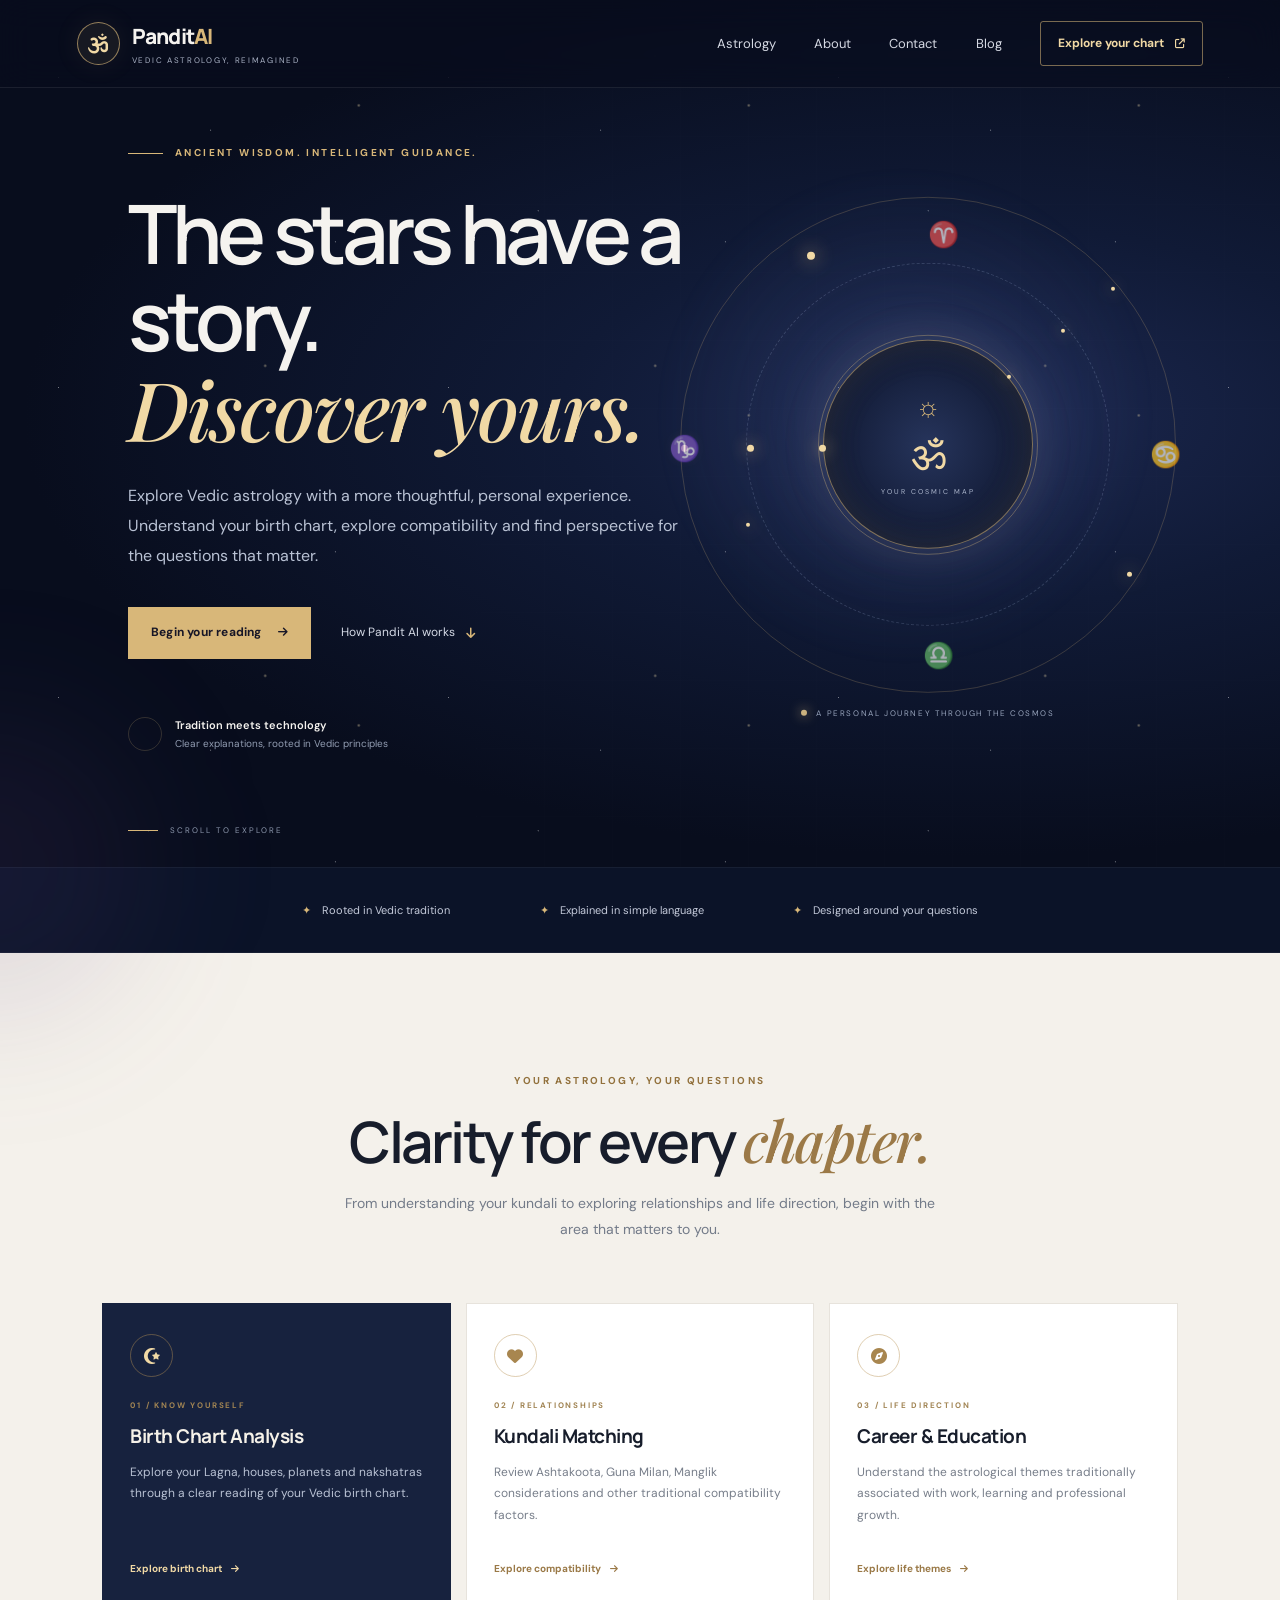
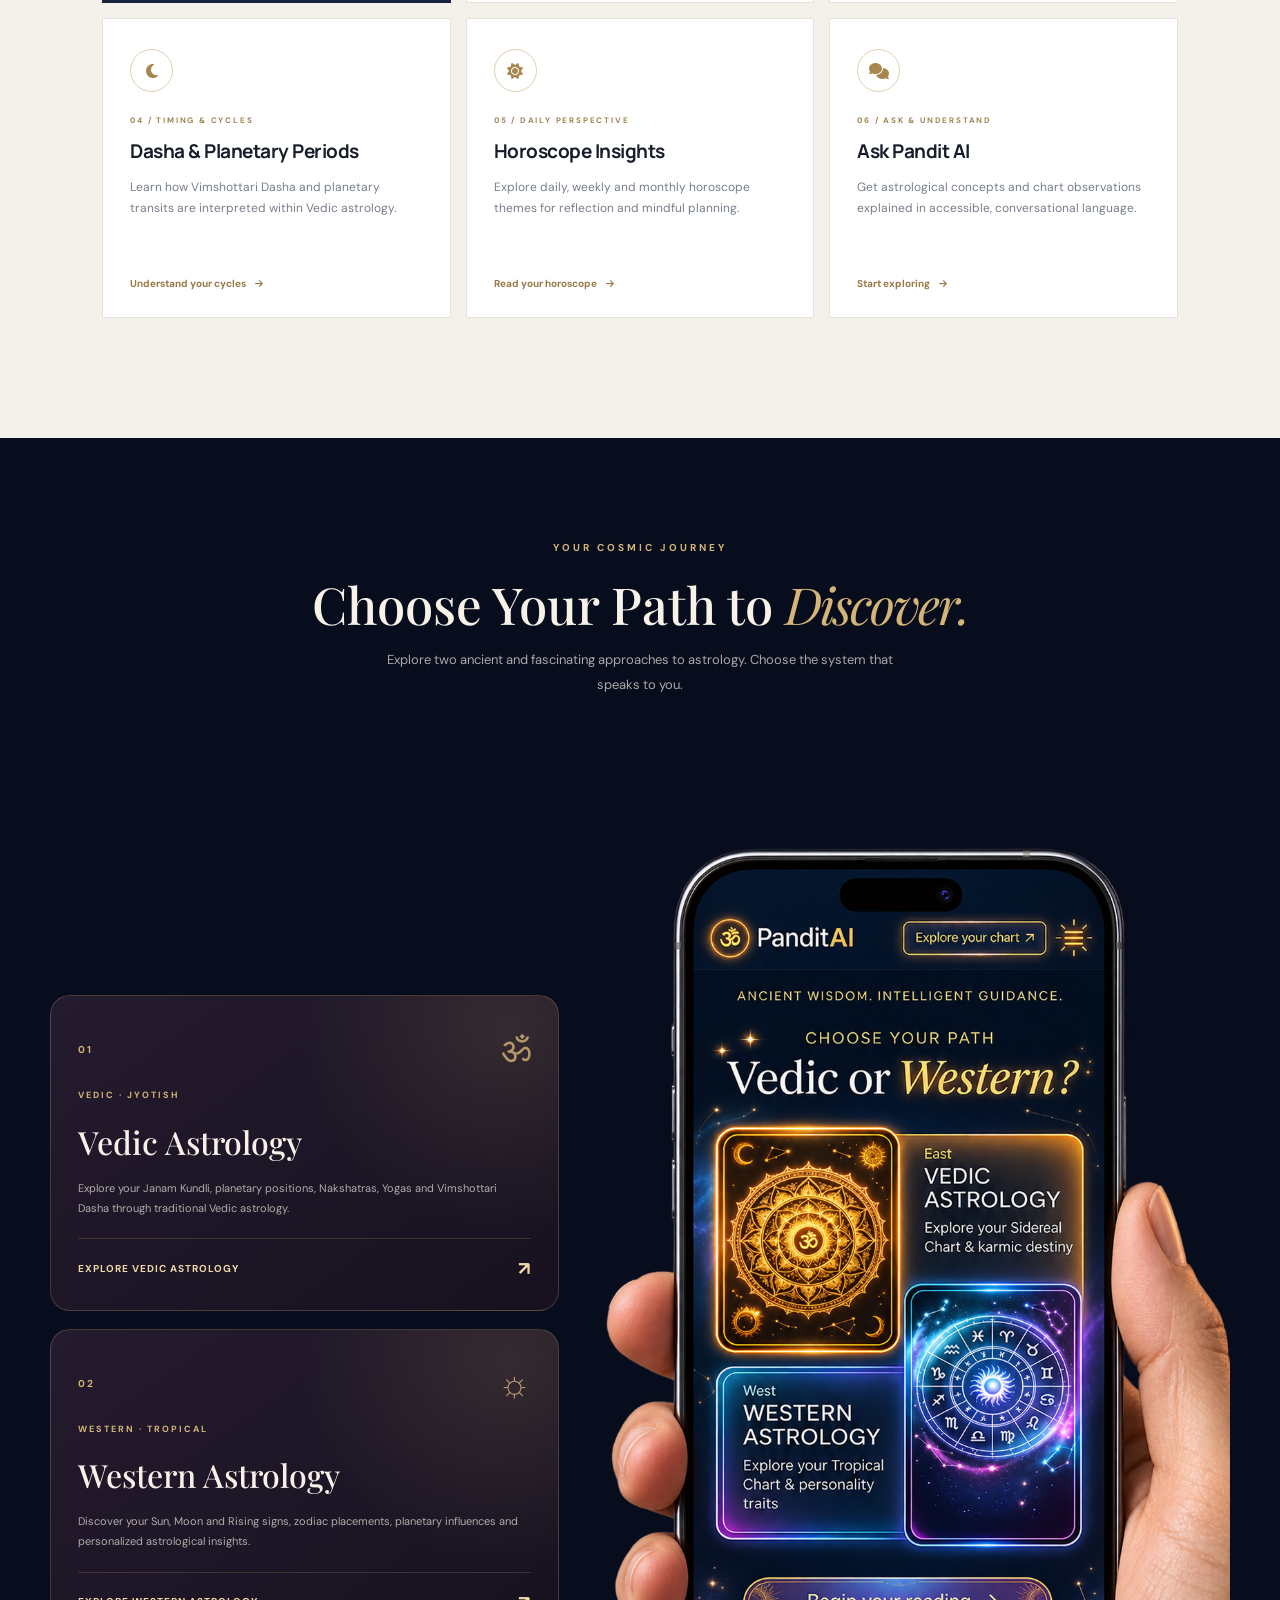
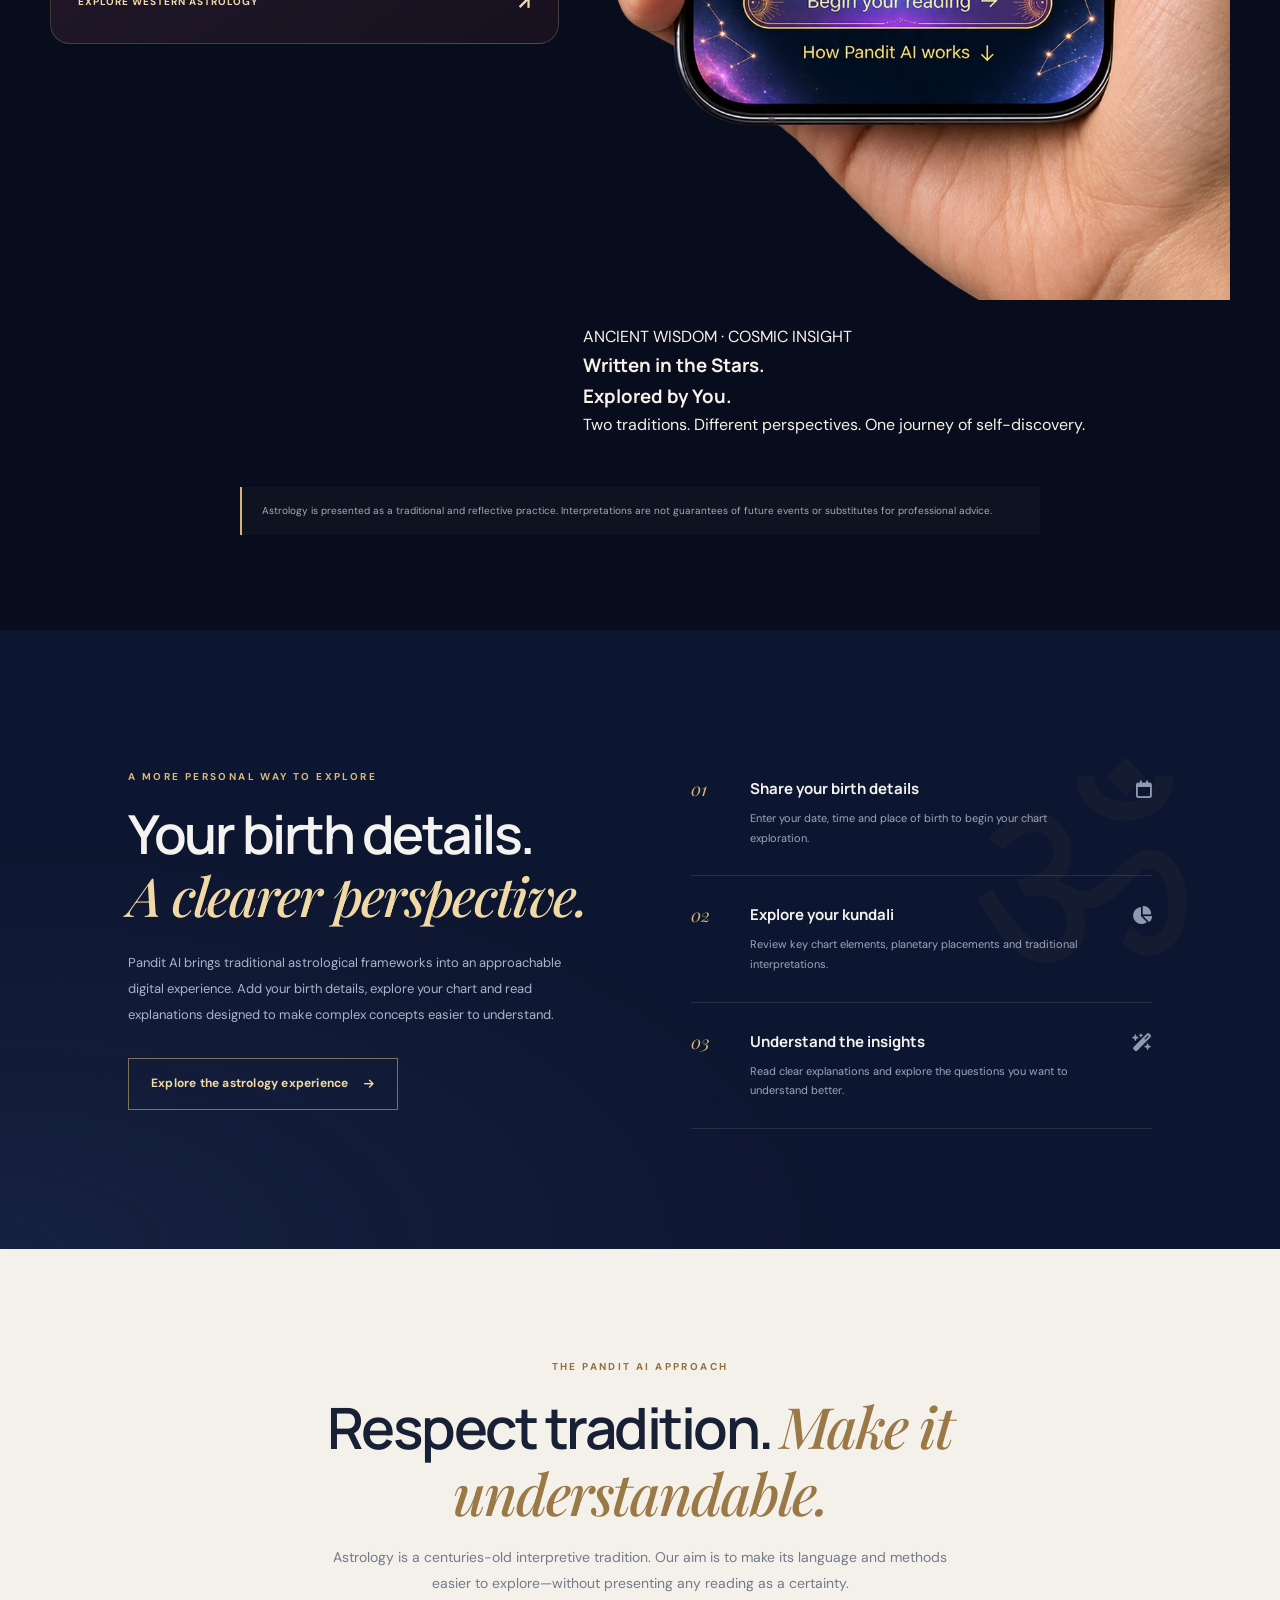
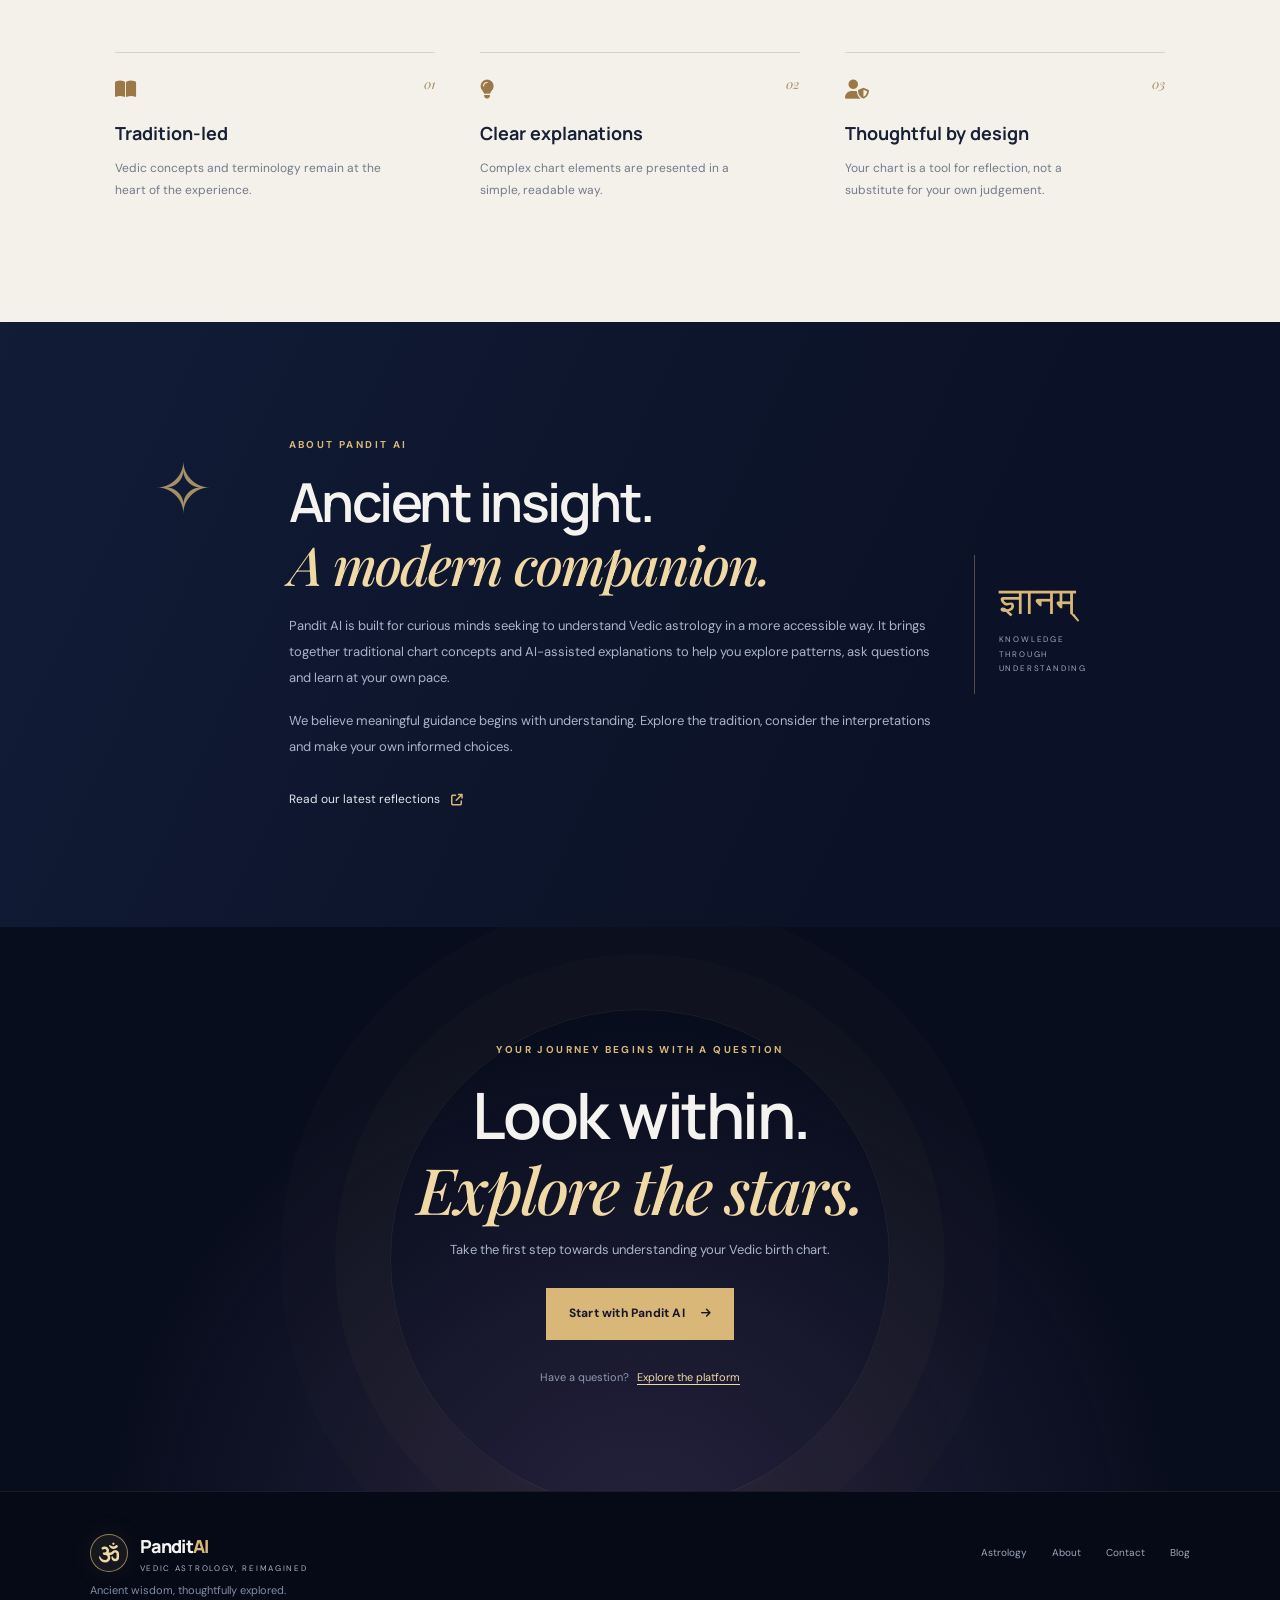
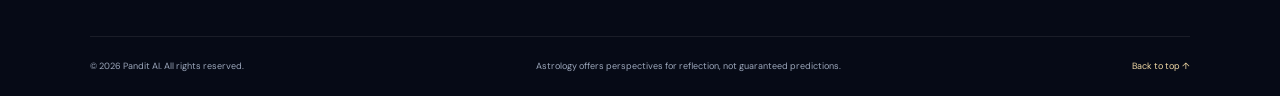
==== index.html @ 260e860c "new ai" ====
<!doctype html>
<html lang="en">
<head>
  <meta charset="utf-8">
  <meta name="viewport" content="width=device-width, initial-scale=1">
  <meta name="theme-color" content="#080d1d">
  <meta name="description" content="Pandit AI brings Vedic astrology into a thoughtful digital experience. Explore your birth chart, kundali matching, and personalised astrological insights.">
  <title>Pandit AI — Your Guide to Vedic Astrology</title>
  <link rel="preconnect" href="https://fonts.googleapis.com">
  <link rel="preconnect" href="https://fonts.gstatic.com" crossorigin>
  <link href="https://fonts.googleapis.com/css2?family=DM+Sans:wght@400;500;600;700&family=Manrope:wght@400;500;600;700;800&family=Playfair+Display:ital,wght@0,500;0,600;0,700;1,500;1,600&display=swap" rel="stylesheet">
  <link rel="stylesheet" href="https://cdnjs.cloudflare.com/ajax/libs/font-awesome/6.5.2/css/all.min.css">
  <link rel="stylesheet" href="./index.css.css">
  <script src="./index.js" defer></script>
</head>
<body>
  <div class="site-shell">
    <header class="site-header" id="top">
      <a class="brand" href="#top" aria-label="Pandit AI home">
        <span class="brand-mark"><i class="fa-solid fa-om" aria-hidden="true"></i></span>
        <span class="brand-copy"><strong>Pandit<span>AI</span></strong><small>VEDIC ASTROLOGY, REIMAGINED</small></span>
      </a>
      <button class="menu-toggle" type="button" aria-label="Open navigation menu" aria-expanded="false" aria-controls="primary-nav"><i class="fa-solid fa-bars" aria-hidden="true"></i></button>
      <nav class="nav-menu" id="primary-nav" aria-label="Main navigation">
        <a class="nav-link" href="./Astrology.html">Astrology</a>
        <a class="nav-link" href="#about">About</a>
        <a class="nav-link" href="#contact">Contact</a>
        <a class="nav-link" href="./blog.html">Blog</a>
        <a class="nav-cta" href="./Astrology.html">Explore your chart <i class="fa-solid fa-arrow-up-right-from-square" aria-hidden="true"></i></a>
      </nav>
    </header>

    <main>
      <section class="hero" aria-labelledby="hero-title">
        <div class="hero-stars" aria-hidden="true"></div>
        <div class="hero-glow hero-glow-one" aria-hidden="true"></div>
        <div class="hero-glow hero-glow-two" aria-hidden="true"></div>
        <div class="hero-content">
          <div class="eyebrow"><span class="eyebrow-line"></span> ANCIENT WISDOM. INTELLIGENT GUIDANCE.</div>
          <h1 id="hero-title">The stars have a story.<br><em>Discover yours.</em></h1>
          <p class="hero-lead">Explore Vedic astrology with a more thoughtful, personal experience. Understand your birth chart, explore compatibility and find perspective for the questions that matter.</p>
          <div class="hero-actions">
            <a class="button button-primary" href="./Astrology.html">Begin your reading <i class="fa-solid fa-arrow-right" aria-hidden="true"></i></a>
            <a class="text-link" href="#how-it-works">How Pandit AI works <i class="fa-solid fa-arrow-down" aria-hidden="true"></i></a>
          </div>
          <div class="hero-trust"><span class="trust-icon"><i class="fa-solid fa-sparkles" aria-hidden="true"></i></span><span><strong>Tradition meets technology</strong><small>Clear explanations, rooted in Vedic principles</small></span></div>
        </div>
        <div class="cosmic-visual" aria-label="Decorative celestial chart illustration" role="img">
          <div class="orbit orbit-outer"></div><div class="orbit orbit-middle"></div><div class="orbit orbit-inner"></div>
          <div class="orbit-dot dot-one"></div><div class="orbit-dot dot-two"></div><div class="orbit-dot dot-three"></div>
          <div class="cosmic-core"><span class="core-sun">☼</span><span class="core-om">ॐ</span><small>YOUR COSMIC MAP</small></div>
          <span class="zodiac zodiac-one">♈</span><span class="zodiac zodiac-two">♋</span><span class="zodiac zodiac-three">♎</span><span class="zodiac zodiac-four">♑</span>
          <div class="visual-caption"><span class="caption-pulse"></span> A PERSONAL JOURNEY THROUGH THE COSMOS</div>
        </div>
        <a class="scroll-cue" href="#services"><span></span> SCROLL TO EXPLORE</a>
      </section>

      <section class="intro-strip" aria-label="Pandit AI approach">
        <div><span class="strip-symbol">✦</span> Rooted in Vedic tradition</div><div><span class="strip-symbol">✦</span> Explained in simple language</div><div><span class="strip-symbol">✦</span> Designed around your questions</div>
      </section>

      <section class="section services-section" id="services">
        <div class="section-heading centered">
          <span class="section-kicker">YOUR ASTROLOGY, YOUR QUESTIONS</span>
          <h2>Clarity for every <em>chapter.</em></h2>
          <p>From understanding your kundali to exploring relationships and life direction, begin with the area that matters to you.</p>
        </div>
        <div class="service-grid">
          <a class="service-card service-featured" href="./Astrology.html"><span class="service-icon"><i class="fa-solid fa-star-and-crescent"></i></span><span class="service-number">01 / KNOW YOURSELF</span><h3>Birth Chart Analysis</h3><p>Explore your Lagna, houses, planets and nakshatras through a clear reading of your Vedic birth chart.</p><span class="card-link">Explore birth chart <i class="fa-solid fa-arrow-right"></i></span></a>
          <a class="service-card" href="./Astrology.html"><span class="service-icon"><i class="fa-solid fa-heart"></i></span><span class="service-number">02 / RELATIONSHIPS</span><h3>Kundali Matching</h3><p>Review Ashtakoota, Guna Milan, Manglik considerations and other traditional compatibility factors.</p><span class="card-link">Explore compatibility <i class="fa-solid fa-arrow-right"></i></span></a>
          <a class="service-card" href="./Astrology.html"><span class="service-icon"><i class="fa-solid fa-compass"></i></span><span class="service-number">03 / LIFE DIRECTION</span><h3>Career & Education</h3><p>Understand the astrological themes traditionally associated with work, learning and professional growth.</p><span class="card-link">Explore life themes <i class="fa-solid fa-arrow-right"></i></span></a>
          <a class="service-card" href="./Astrology.html"><span class="service-icon"><i class="fa-solid fa-moon"></i></span><span class="service-number">04 / TIMING & CYCLES</span><h3>Dasha & Planetary Periods</h3><p>Learn how Vimshottari Dasha and planetary transits are interpreted within Vedic astrology.</p><span class="card-link">Understand your cycles <i class="fa-solid fa-arrow-right"></i></span></a>
          <a class="service-card" href="./Astrology.html"><span class="service-icon"><i class="fa-solid fa-sun"></i></span><span class="service-number">05 / DAILY PERSPECTIVE</span><h3>Horoscope Insights</h3><p>Explore daily, weekly and monthly horoscope themes for reflection and mindful planning.</p><span class="card-link">Read your horoscope <i class="fa-solid fa-arrow-right"></i></span></a>
          <a class="service-card" href="./Astrology.html"><span class="service-icon"><i class="fa-solid fa-comments"></i></span><span class="service-number">06 / ASK & UNDERSTAND</span><h3>Ask Pandit AI</h3><p>Get astrological concepts and chart observations explained in accessible, conversational language.</p><span class="card-link">Start exploring <i class="fa-solid fa-arrow-right"></i></span></a>
        </div>
      </section>




<section class="pai-astro-choice" id="astrology">
  <div class="pai-astro-container">

    <!-- Section heading -->
    <div class="pai-astro-heading">
      <span class="pai-astro-eyebrow">YOUR COSMIC JOURNEY</span>
      <h2>Choose Your Path to <em>Discover.</em></h2>
      <p>
        Explore two ancient and fascinating approaches to astrology.
        Choose the system that speaks to you.
      </p>
    </div>

    <!-- Main layout -->
    <div class="pai-astro-layout">

      <!-- LEFT: Astrology choices -->
      <div class="pai-astro-options">

        <a href="./vedic_astrology.html"
           class="pai-astro-card pai-vedic-card">

          <div class="pai-astro-card-top">
            <span class="pai-astro-number">01</span>
            <span class="pai-astro-symbol">ॐ</span>
          </div>

          <div class="pai-astro-card-content">
            <span class="pai-astro-label">VEDIC · JYOTISH</span>
            <h3>Vedic Astrology</h3>
            <p>
              Explore your Janam Kundli, planetary positions,
              Nakshatras, Yogas and Vimshottari Dasha through
              traditional Vedic astrology.
            </p>
          </div>

          <div class="pai-astro-card-bottom">
            <span>Explore Vedic Astrology</span>
            <span class="pai-astro-arrow">↗</span>
          </div>

        </a>

        <a href="./western_astrology.html"
           class="pai-astro-card pai-western-card">

          <div class="pai-astro-card-top">
            <span class="pai-astro-number">02</span>
            <span class="pai-astro-symbol">☼</span>
          </div>

          <div class="pai-astro-card-content">
            <span class="pai-astro-label">WESTERN · TROPICAL</span>
            <h3>Western Astrology</h3>
            <p>
              Discover your Sun, Moon and Rising signs,
              zodiac placements, planetary influences
              and personalized astrological insights.
            </p>
          </div>

          <div class="pai-astro-card-bottom">
            <span>Explore Western Astrology</span>
            <span class="pai-astro-arrow">↗</span>
          </div>

        </a>

      </div>

      <!-- RIGHT: Image container -->
      <!-- RIGHT: Plain standalone image -->
<div class="pai-astro-image">
  <img
    src="./assets/ved_or_west.png"
    alt="Vedic and Western astrology illustration"
    loading="lazy"
  />
</div>

        <div class="pai-astro-image-overlay"></div>

        <div class="pai-astro-image-caption">
          <span>ANCIENT WISDOM · COSMIC INSIGHT</span>
          <h3>Written in the Stars.<br />Explored by You.</h3>
          <p>
            Two traditions. Different perspectives.
            One journey of self-discovery.
          </p>
        </div>

        <span class="pai-astro-orbit pai-orbit-one"></span>
        <span class="pai-astro-orbit pai-orbit-two"></span>

      </div>

    </div>

    <div class="pai-astro-disclaimer">
      Astrology is presented as a traditional and reflective practice.
      Interpretations are not guarantees of future events or substitutes
      for professional advice.
    </div>

  </div>
</section>


      <section class="how-section" id="how-it-works">
        <div class="how-decoration" aria-hidden="true">ॐ</div>
        <div class="how-copy">
          <span class="section-kicker">A MORE PERSONAL WAY TO EXPLORE</span>
          <h2>Your birth details.<br><em>A clearer perspective.</em></h2>
          <p>Pandit AI brings traditional astrological frameworks into an approachable digital experience. Add your birth details, explore your chart and read explanations designed to make complex concepts easier to understand.</p>
          <a class="button button-outline" href="./Astrology.html">Explore the astrology experience <i class="fa-solid fa-arrow-right"></i></a>
        </div>
        <div class="steps-list">
          <article class="step-item"><span class="step-count">01</span><div><h3>Share your birth details</h3><p>Enter your date, time and place of birth to begin your chart exploration.</p></div><i class="fa-regular fa-calendar"></i></article>
          <article class="step-item"><span class="step-count">02</span><div><h3>Explore your kundali</h3><p>Review key chart elements, planetary placements and traditional interpretations.</p></div><i class="fa-solid fa-chart-pie"></i></article>
          <article class="step-item"><span class="step-count">03</span><div><h3>Understand the insights</h3><p>Read clear explanations and explore the questions you want to understand better.</p></div><i class="fa-solid fa-wand-magic-sparkles"></i></article>
        </div>
      </section>

      <section class="principles-section">
        <div class="section-heading centered">
          <span class="section-kicker">THE PANDIT AI APPROACH</span>
          <h2>Respect tradition. <em>Make it understandable.</em></h2>
          <p>Astrology is a centuries-old interpretive tradition. Our aim is to make its language and methods easier to explore—without presenting any reading as a certainty.</p>
        </div>
        <div class="principle-grid">
          <article><span>01</span><i class="fa-solid fa-book-open"></i><h3>Tradition-led</h3><p>Vedic concepts and terminology remain at the heart of the experience.</p></article>
          <article><span>02</span><i class="fa-solid fa-lightbulb"></i><h3>Clear explanations</h3><p>Complex chart elements are presented in a simple, readable way.</p></article>
          <article><span>03</span><i class="fa-solid fa-user-shield"></i><h3>Thoughtful by design</h3><p>Your chart is a tool for reflection, not a substitute for your own judgement.</p></article>
        </div>
      </section>

      <section class="about-section" id="about">
        <div class="about-mark" aria-hidden="true">✧</div>
        <div class="about-content"><span class="section-kicker">ABOUT PANDIT AI</span><h2>Ancient insight.<br><em>A modern companion.</em></h2><p>Pandit AI is built for curious minds seeking to understand Vedic astrology in a more accessible way. It brings together traditional chart concepts and AI-assisted explanations to help you explore patterns, ask questions and learn at your own pace.</p><p>We believe meaningful guidance begins with understanding. Explore the tradition, consider the interpretations and make your own informed choices.</p><a class="text-link light-link" href="./blog.html">Read our latest reflections <i class="fa-solid fa-arrow-up-right-from-square"></i></a></div>
        <div class="about-side-note"><span>ज्ञानम्</span><small>KNOWLEDGE<br>THROUGH UNDERSTANDING</small></div>
      </section>

      <section class="final-cta" id="contact">
        <div class="cta-orb" aria-hidden="true"></div>
        <span class="section-kicker">YOUR JOURNEY BEGINS WITH A QUESTION</span>
        <h2>Look within.<br><em>Explore the stars.</em></h2>
        <p>Take the first step towards understanding your Vedic birth chart.</p>
        <a class="button button-primary" href="./Astrology.html">Start with Pandit AI <i class="fa-solid fa-arrow-right"></i></a>
        <div class="cta-contact">Have a question? <a href="./Astrology.html">Explore the platform</a></div>
      </section>
    </main>

    <footer class="site-footer">
      <a class="brand footer-brand" href="#top"><span class="brand-mark"><i class="fa-solid fa-om" aria-hidden="true"></i></span><span class="brand-copy"><strong>Pandit<span>AI</span></strong><small>VEDIC ASTROLOGY, REIMAGINED</small></span></a>
      <p>Ancient wisdom, thoughtfully explored.</p>
      <nav aria-label="Footer navigation"><a href="./Astrology.html">Astrology</a><a href="#about">About</a><a href="#contact">Contact</a><a href="./blog.html">Blog</a></nav>
      <div class="footer-bottom"><span>© 2026 Pandit AI. All rights reserved.</span><span>Astrology offers perspectives for reflection, not guaranteed predictions.</span><a href="#top">Back to top ↑</a></div>
    </footer>
  </div>
</body>
</html>
---- index.css.css ----
:root{--night:#080d1d;--night-2:#0d1630;--panel:#111d39;--gold:#d8b779;--gold-light:#f1d9a5;--text:#f5f3ef;--muted:#a9b2c5;--line:rgba(216,183,121,.2);--sans:'DM Sans',sans-serif;--display:'Playfair Display',serif;--head:'Manrope',sans-serif}*{box-sizing:border-box;margin:0;padding:0}html{scroll-behavior:smooth;scroll-padding-top:90px}body{background:var(--night);color:var(--text);font-family:var(--sans);line-height:1.65;overflow-x:hidden}a{color:inherit;text-decoration:none}.site-shell{overflow:hidden}.site-header{height:88px;padding:0 clamp(22px,6vw,92px);display:flex;align-items:center;justify-content:space-between;position:absolute;z-index:20;top:0;left:0;width:100%;border-bottom:1px solid rgba(255,255,255,.08);background:rgba(8,13,29,.52);backdrop-filter:blur(16px)}.brand{display:flex;align-items:center;gap:12px}.brand-mark{height:43px;width:43px;border:1px solid rgba(216,183,121,.65);border-radius:50%;display:grid;place-items:center;color:var(--gold-light);font-size:20px;background:rgba(216,183,121,.08);box-shadow:0 0 28px rgba(216,183,121,.08)}.brand-copy{display:flex;flex-direction:column;line-height:1.1}.brand-copy strong{font:800 21px var(--head);letter-spacing:-.8px}.brand-copy strong span{color:var(--gold)}.brand-copy small{font-size:8px;letter-spacing:1.7px;color:#aab3c5;margin-top:6px}.nav-menu{display:flex;align-items:center;gap:clamp(22px,3vw,43px)}.nav-link{font-size:13px;color:#d5d9e3;transition:color .2s}.nav-link:hover,.nav-link:focus-visible{color:var(--gold-light)}.nav-cta{font-size:12px;font-weight:700;padding:12px 17px;border:1px solid rgba(216,183,121,.55);border-radius:3px;color:var(--gold-light);transition:.25s}.nav-cta:hover{background:var(--gold);color:var(--night)}.nav-cta i{margin-left:8px;font-size:10px}.menu-toggle{display:none}.hero{min-height:760px;min-height:min(850px,100svh);position:relative;display:flex;align-items:center;padding:145px clamp(24px,10vw,150px) 115px;background:radial-gradient(ellipse at 76% 48%,#1c2850 0%,#101a36 30%,#080d1d 69%);isolation:isolate}.hero:after{content:"";position:absolute;inset:0;z-index:-1;opacity:.25;background-image:linear-gradient(rgba(255,255,255,.025) 1px,transparent 1px),linear-gradient(90deg,rgba(255,255,255,.025) 1px,transparent 1px);background-size:68px 68px;mask-image:linear-gradient(90deg,transparent,#000 50%,#000)}.hero-stars{position:absolute;inset:0;z-index:-1;opacity:.45;background-image:radial-gradient(1px 1px at 15% 25%,#fff,transparent),radial-gradient(1px 1px at 38% 68%,#fff,transparent),radial-gradient(2px 2px at 68% 18%,#e8d5a7,transparent),radial-gradient(1px 1px at 86% 78%,#fff,transparent),radial-gradient(1px 1px at 54% 42%,#fff,transparent),radial-gradient(2px 2px at 92% 34%,#e8d5a7,transparent);background-size:390px 310px}.hero-glow{position:absolute;z-index:-1;border-radius:50%;filter:blur(2px);pointer-events:none}.hero-glow-one{width:520px;height:520px;right:9%;top:18%;background:radial-gradient(circle,rgba(93,112,173,.2),transparent 68%)}.hero-glow-two{width:300px;height:300px;left:-160px;bottom:-150px;background:rgba(105,71,131,.13);filter:blur(70px)}.hero-content{max-width:650px;position:relative;z-index:2}.eyebrow,.section-kicker{font-size:10px;letter-spacing:2.4px;font-weight:700;color:var(--gold);display:flex;align-items:center;gap:12px}.eyebrow-line{width:35px;height:1px;background:var(--gold)}h1,h2,h3{font-family:var(--head)}.hero h1{font-size:clamp(48px,6.5vw,82px);letter-spacing:-4.8px;line-height:1.07;font-weight:600;margin:28px 0 25px}.hero h1 em,h2 em{font-family:var(--display);font-weight:500;color:var(--gold-light);letter-spacing:-2px}.hero-lead{max-width:570px;color:#b9c2d4;font-size:16px;line-height:1.9}.hero-actions{display:flex;align-items:center;gap:30px;margin-top:35px}.button{display:inline-flex;align-items:center;justify-content:center;gap:16px;padding:15px 22px;font-size:12px;font-weight:700;letter-spacing:.2px;transition:transform .2s,background .2s,border-color .2s}.button:hover{transform:translateY(-3px)}.button-primary{background:var(--gold);color:#171626;border:1px solid var(--gold)}.button-primary:hover{background:var(--gold-light)}.button i{font-size:11px}.text-link{font-size:12px;color:#d4d9e5;display:inline-flex;align-items:center;gap:11px}.text-link i{color:var(--gold)}.text-link:hover{color:var(--gold-light)}.hero-trust{display:flex;align-items:center;gap:13px;margin-top:57px}.trust-icon{height:34px;width:34px;border:1px solid var(--line);border-radius:50%;display:grid;place-items:center;color:var(--gold);font-size:13px}.hero-trust strong,.hero-trust small{display:block}.hero-trust strong{font-size:11px;font-weight:600}.hero-trust small{font-size:10px;color:#929db2;margin-top:2px}.cosmic-visual{position:absolute;width:min(43vw,570px);aspect-ratio:1;right:6%;top:50%;transform:translateY(-48%);display:grid;place-items:center}.orbit{position:absolute;border:1px solid rgba(216,183,121,.22);border-radius:50%;inset:5%;animation:rotate 75s linear infinite}.orbit-middle{inset:17%;border-style:dashed;border-color:rgba(170,187,222,.22);animation-direction:reverse;animation-duration:95s}.orbit-inner{inset:30%;border-color:rgba(216,183,121,.38);box-shadow:0 0 45px rgba(216,183,121,.07),inset 0 0 45px rgba(216,183,121,.06)}.orbit:before,.orbit:after{content:"";position:absolute;inset:50% auto auto 0;width:7px;height:7px;background:var(--gold-light);border-radius:50%;box-shadow:0 0 16px var(--gold)}.orbit:after{left:auto;right:12%;top:18%;width:4px;height:4px}.orbit-dot{position:absolute;width:8px;height:8px;border-radius:50%;background:var(--gold-light);box-shadow:0 0 18px var(--gold)}.dot-one{top:15%;left:28%}.dot-two{right:13%;bottom:26%;width:5px;height:5px}.dot-three{left:17%;bottom:35%;width:4px;height:4px}.cosmic-core{height:38%;width:38%;border-radius:50%;border:1px solid rgba(216,183,121,.55);display:flex;flex-direction:column;align-items:center;justify-content:center;background:radial-gradient(circle,#26345b 0%,#121b36 65%,#0c1328 100%);box-shadow:0 0 70px rgba(98,116,175,.25),inset 0 0 40px rgba(216,183,121,.09)}.core-sun{font-size:27px;color:var(--gold);line-height:1}.core-om{font:42px var(--display);color:#f1d9a5;margin:5px 0}.cosmic-core small{font-size:7px;letter-spacing:2px;color:#aeb8ce}.zodiac{position:absolute;color:rgba(238,218,176,.68);font-size:25px}.zodiac-one{top:8%;left:50%}.zodiac-two{right:4%;top:48%}.zodiac-three{bottom:8%;left:49%}.zodiac-four{left:3%;top:47%}.visual-caption{position:absolute;bottom:0;display:flex;align-items:center;gap:9px;color:#98a4bc;font-size:8px;letter-spacing:1.6px}.caption-pulse{height:6px;width:6px;background:#cbb27f;border-radius:50%;box-shadow:0 0 12px #cbb27f}.scroll-cue{position:absolute;bottom:30px;left:clamp(24px,10vw,150px);font-size:8px;letter-spacing:2px;color:#8d98ad;display:flex;align-items:center;gap:12px}.scroll-cue span{height:1px;width:30px;background:var(--gold)}@keyframes rotate{to{transform:rotate(360deg)}}.intro-strip{min-height:86px;display:flex;align-items:center;justify-content:center;gap:clamp(25px,7vw,100px);padding:20px;background:#0b1328;border-top:1px solid rgba(255,255,255,.05);border-bottom:1px solid rgba(255,255,255,.05);color:#c4cada;font-size:11px}.strip-symbol{color:var(--gold);margin-right:8px}.section{padding:120px clamp(22px,8vw,120px)}.services-section{background:#f4f1eb;color:#171d2b}.section-heading{max-width:700px}.centered{text-align:center;margin:0 auto}.centered .section-kicker{justify-content:center;color:#92713c}.section-heading h2,.how-copy h2,.about-content h2,.final-cta h2{font-size:clamp(37px,4.5vw,57px);line-height:1.15;letter-spacing:-2.5px;font-weight:600;margin:17px 0}.section-heading h2 em{color:#9b7947}.section-heading>p{color:#737b89;font-size:14px;line-height:1.85;max-width:620px;margin:0 auto}.service-grid{display:grid;grid-template-columns:repeat(3,1fr);gap:15px;max-width:1180px;margin:60px auto 0}.service-card{min-height:300px;padding:30px 27px 25px;background:#fff;border:1px solid #e7e3dc;display:flex;flex-direction:column;align-items:flex-start;transition:transform .25s,box-shadow .25s,border-color .25s}.service-card:hover{transform:translateY(-6px);box-shadow:0 18px 40px rgba(27,35,53,.09);border-color:#d1b47e}.service-featured{background:#17223e;color:#f6f2e9;border-color:#17223e}.service-icon{height:43px;width:43px;border:1px solid rgba(184,147,86,.45);border-radius:50%;display:grid;place-items:center;color:#a8864f;font-size:16px;margin-bottom:22px}.service-featured .service-icon{color:var(--gold-light)}.service-number{font-size:8px;letter-spacing:1.8px;color:#a18453;font-weight:700}.service-card h3{font-size:19px;letter-spacing:-.5px;margin:9px 0}.service-card p{font-size:12px;line-height:1.8;color:#777e8a}.service-featured p{color:#b9c2d4}.card-link{font-size:10px;font-weight:700;color:#9a7947;margin-top:auto;padding-top:20px}.service-featured .card-link{color:var(--gold-light)}.card-link i{margin-left:7px;font-size:9px}.how-section{padding:120px clamp(22px,10vw,150px);display:grid;grid-template-columns:1fr 1fr;gap:10%;align-items:center;position:relative;background:radial-gradient(ellipse at 0 100%,rgba(56,73,121,.22),transparent 48%),#0d1630}.how-decoration{position:absolute;right:7%;top:8%;font:260px var(--display);color:rgba(216,183,121,.035);pointer-events:none}.how-copy{max-width:520px;position:relative}.how-copy h2{font-size:clamp(38px,4.2vw,55px)}.how-copy h2 em{color:var(--gold-light)}.how-copy>p{font-size:13px;color:#aab4c8;line-height:2;margin:22px 0 30px}.button-outline{border:1px solid rgba(216,183,121,.55);color:var(--gold-light)}.button-outline:hover{background:rgba(216,183,121,.1)}.steps-list{position:relative;z-index:1}.step-item{display:grid;grid-template-columns:42px 1fr 34px;gap:17px;align-items:start;padding:27px 0;border-bottom:1px solid rgba(255,255,255,.1)}.step-count{font:italic 18px var(--display);color:var(--gold)}.step-item h3{font-size:15px;margin:0 0 7px}.step-item p{font-size:11px;color:#9ba7bd;line-height:1.8;max-width:370px}.step-item>i{color:#8e9ab2;font-size:18px;text-align:right;padding-top:4px}.principles-section{background:#f4f1eb;color:#172034;padding:110px 24px 120px}.principle-grid{max-width:1050px;margin:55px auto 0;display:grid;grid-template-columns:repeat(3,1fr);gap:45px}.principle-grid article{position:relative;padding-top:25px;border-top:1px solid #d9d2c7}.principle-grid article>span{position:absolute;right:0;top:22px;color:#a38a60;font:italic 13px var(--display)}.principle-grid article>i{font-size:19px;color:#9b7947}.principle-grid h3{font-size:18px;margin:15px 0 8px}.principle-grid p{font-size:12px;color:#737b89;line-height:1.9;max-width:270px}.about-section{padding:115px clamp(22px,12vw,175px);display:grid;grid-template-columns:100px minmax(0,650px) 1fr;gap:35px;align-items:center;background:linear-gradient(115deg,#121c37,#0b1227 70%);position:relative}.about-mark{font:70px var(--display);color:var(--gold);align-self:start;opacity:.75}.about-content h2{font-size:clamp(38px,4.2vw,55px)}.about-content h2 em{color:var(--gold-light)}.about-content p{font-size:13px;color:#aab4c8;line-height:2;margin:17px 0;max-width:650px}.light-link{color:#e1e5ec;margin-top:13px}.about-side-note{justify-self:end;border-left:1px solid rgba(216,183,121,.35);padding:18px 0 18px 24px;color:var(--gold)}.about-side-note span{font:38px var(--display)}.about-side-note small{display:block;font-size:8px;letter-spacing:1.8px;line-height:1.8;color:#9ca8bd;margin-top:8px}.final-cta{position:relative;text-align:center;padding:115px 24px 105px;background:radial-gradient(ellipse at 50% 110%,rgba(107,82,134,.3),transparent 60%),#080d1d;overflow:hidden}.final-cta .section-kicker{justify-content:center}.final-cta h2{font-size:clamp(43px,5vw,65px);margin:20px 0 12px}.final-cta h2 em{color:var(--gold-light)}.final-cta>p{font-size:13px;color:#aab4c8;margin-bottom:27px}.cta-orb{position:absolute;width:500px;height:500px;border:1px solid rgba(216,183,121,.09);border-radius:50%;left:50%;top:50%;transform:translate(-50%,-40%);box-shadow:0 0 0 55px rgba(216,183,121,.018),0 0 0 110px rgba(216,183,121,.012);pointer-events:none}.final-cta>*:not(.cta-orb){position:relative}.cta-contact{margin-top:28px;font-size:11px;color:#8f9bb1}.cta-contact a{color:var(--gold-light);text-decoration:underline;text-underline-offset:3px;margin-left:5px}.site-footer{padding:42px clamp(22px,7vw,100px) 22px;background:#060a16;border-top:1px solid rgba(255,255,255,.08);display:grid;grid-template-columns:1fr auto;gap:25px;align-items:center}.footer-brand .brand-mark{height:38px;width:38px}.footer-brand .brand-copy strong{font-size:18px}.site-footer>p{grid-column:1;grid-row:2;color:#818da4;font-size:11px;margin-top:-17px}.site-footer>nav{grid-column:2;grid-row:1;display:flex;gap:25px}.site-footer>nav a,.footer-bottom{font-size:10px;color:#9ca7bb}.site-footer>nav a:hover,.footer-bottom a{color:var(--gold-light)}.footer-bottom{grid-column:1/-1;display:flex;justify-content:space-between;gap:20px;padding-top:22px;margin-top:12px;border-top:1px solid rgba(255,255,255,.08);font-size:9px}.footer-bottom a{white-space:nowrap}@media(max-width:1050px){.hero{padding-left:7vw;padding-right:5vw}.cosmic-visual{right:1%;width:44vw;opacity:.82}.hero-content{max-width:55%}.service-grid{grid-template-columns:repeat(2,1fr)}.about-section{grid-template-columns:65px 1fr}.about-side-note{display:none}}@media(max-width:760px){.site-header{height:74px;padding:0 20px}.brand-mark{width:39px;height:39px}.brand-copy strong{font-size:19px}.menu-toggle{display:grid;place-items:center;width:42px;height:42px;border:1px solid rgba(216,183,121,.4);background:transparent;color:var(--gold-light);font-size:17px;border-radius:3px;cursor:pointer}.nav-menu{display:none;position:absolute;top:73px;left:0;right:0;padding:18px 22px 23px;background:rgba(8,13,29,.98);border-bottom:1px solid var(--line);align-items:stretch;gap:0;flex-direction:column}.nav-menu.is-open{display:flex}.nav-link{padding:13px 2px;border-bottom:1px solid rgba(255,255,255,.07)}.nav-cta{margin-top:16px;text-align:center}.hero{min-height:820px;padding:125px 25px 95px;align-items:flex-start;background:radial-gradient(ellipse at 70% 70%,#1b2850 0%,#101a36 30%,#080d1d 75%)}.hero-content{max-width:100%}.hero h1{font-size:clamp(47px,11vw,66px);letter-spacing:-3.5px;margin:23px 0 18px}.hero-lead{font-size:14px;max-width:530px}.hero-actions{align-items:flex-start;flex-direction:column;gap:20px;margin-top:27px}.hero-trust{margin-top:28px}.cosmic-visual{width:min(77vw,390px);right:50%;top:auto;bottom:18px;transform:translateX(50%);opacity:.55}.cosmic-core{width:37%;height:37%}.core-om{font-size:31px}.core-sun{font-size:19px}.visual-caption{font-size:6px;white-space:nowrap}.zodiac{font-size:18px}.scroll-cue{display:none}.intro-strip{align-items:flex-start;flex-direction:column;gap:12px;padding:23px 27px;font-size:10px}.section{padding:82px 22px}.section-heading h2,.how-copy h2,.about-content h2{font-size:40px}.section-heading>p{font-size:12px}.service-grid{grid-template-columns:1fr;gap:12px;margin-top:38px}.service-card{min-height:250px;padding:25px}.how-section{grid-template-columns:1fr;gap:38px;padding:82px 24px}.how-decoration{font-size:170px;right:0}.how-copy>p{font-size:12px}.step-item{grid-template-columns:32px 1fr 25px;gap:12px;padding:21px 0}.step-item p{font-size:10px}.principles-section{padding:80px 25px}.principle-grid{grid-template-columns:1fr;gap:27px;margin-top:40px}.principle-grid article{padding-top:20px}.principle-grid p{max-width:100%}.about-section{grid-template-columns:1fr;padding:80px 25px;gap:15px}.about-mark{font-size:46px}.about-content p{font-size:12px}.final-cta{padding:85px 24px}.final-cta h2{font-size:48px}.site-footer{grid-template-columns:1fr;gap:18px;padding:35px 24px 20px}.site-footer>p{grid-column:1;grid-row:auto;margin-top:-12px}.site-footer>nav{grid-column:1;grid-row:auto;flex-wrap:wrap;gap:17px}.footer-bottom{grid-column:1;flex-direction:column;gap:8px}.cta-orb{width:300px;height:300px}}@media(max-width:390px){.hero h1{font-size:44px}.eyebrow,.section-kicker{font-size:8px;letter-spacing:1.7px}.button{padding:14px 16px}.hero{min-height:850px}.cosmic-visual{width:82vw}.final-cta h2{font-size:42px}}@media(prefers-reduced-motion:reduce){*,*::before,*::after{scroll-behavior:auto!important;animation-duration:.01ms!important;animation-iteration-count:1!important;transition-duration:.01ms!important}}

/* ======================================================
   MOBILE HERO — full-bleed, image-inspired composition
   Desktop styles above remain unchanged.
   ====================================================== */
@media (max-width: 760px) {
  html, body { width: 100%; max-width: 100%; }
  .site-shell { width: 100%; overflow-x: clip; }

  /* Header: brand + inline chart CTA + menu button */
  .site-header {
    height: 76px;
    padding: 0 15px 0 17px;
    display: grid;
    grid-template-columns: minmax(0, 1fr) auto auto;
    gap: 10px;
    align-items: center;
    background: rgba(8, 13, 29, .92);
    border-bottom: 1px solid rgba(216,183,121,.16);
    backdrop-filter: blur(18px);
  }
  .brand { gap: 9px; min-width: 0; }
  .brand-mark { width: 37px; height: 37px; font-size: 17px; flex: 0 0 37px; }
  .brand-copy strong { font-size: 18px; letter-spacing: -.6px; }
  .brand-copy small { font-size: 6px; letter-spacing: 1.05px; margin-top: 4px; }
  .menu-toggle {
    display: grid;
    grid-column: 3;
    grid-row: 1;
    place-items: center;
    width: 38px;
    height: 42px;
    border: 0;
    border-radius: 50%;
    background: transparent;
    color: var(--gold-light);
    font-size: 20px;
    cursor: pointer;
    z-index: 32;
  }
  .nav-menu {
    display: contents;
  }
  .nav-menu .nav-link { display: none; }
  .nav-menu .nav-cta {
    display: inline-flex;
    grid-column: 2;
    grid-row: 1;
    align-items: center;
    justify-content: center;
    white-space: nowrap;
    margin: 0;
    padding: 10px 11px;
    border-radius: 8px;
    border-color: rgba(216,183,121,.7);
    font-size: 10px;
    line-height: 1.2;
  }
  .nav-menu.is-open {
    display: flex;
    position: absolute;
    top: 75px;
    left: 0;
    right: 0;
    z-index: 31;
    padding: 12px 20px 18px;
    flex-direction: column;
    align-items: stretch;
    gap: 0;
    background: rgba(8,13,29,.985);
    border-bottom: 1px solid var(--line);
    box-shadow: 0 20px 40px rgba(0,0,0,.35);
  }
  .nav-menu.is-open .nav-link {
    display: flex;
    min-height: 46px;
    align-items: center;
    padding: 10px 2px;
    border-bottom: 1px solid rgba(255,255,255,.08);
    font-size: 14px;
  }
  .nav-menu.is-open .nav-cta {
    display: flex;
    margin-top: 12px;
    min-height: 44px;
    font-size: 12px;
  }

  /* Grid reorders the existing elements without changing the HTML.
     Exact mobile sequence: eyebrow → title → cosmic art → paragraph → CTAs. */
  .hero {
    width: 100%;
    min-height: 100svh;
    height: auto;
    padding: 105px 18px 28px;
    display: grid;
    grid-template-columns: minmax(0, 1fr);
    grid-template-rows: auto auto auto auto auto;
    align-content: start;
    justify-items: center;
    gap: 0;
    background:
      radial-gradient(ellipse at 50% 54%, rgba(47,75,143,.42) 0%, rgba(18,31,65,.34) 34%, transparent 68%),
      radial-gradient(ellipse at 85% 82%, rgba(100,61,130,.22), transparent 42%),
      linear-gradient(180deg, #080d1d 0%, #101a36 54%, #0b1228 100%);
  }
  .hero:after {
    opacity: .16;
    background-size: 46px 46px;
    mask-image: linear-gradient(180deg, #000, transparent 96%);
  }
  .hero-stars { opacity: .62; background-size: 310px 260px; }
  .hero-glow-one { width: 280px; height: 280px; right: -130px; top: 36%; }
  .hero-glow-two { width: 220px; height: 220px; left: -130px; bottom: 6%; }
  .hero-content { display: contents; }
  .eyebrow {
    grid-row: 1;
    justify-content: center;
    text-align: center;
    width: 100%;
    font-size: 9px;
    letter-spacing: 1.35px;
    line-height: 1.5;
    gap: 0;
    margin: 8px 0 17px;
  }
  .eyebrow-line { display: none; }
  .hero h1 {
    grid-row: 2;
    width: 100%;
    max-width: 620px;
    margin: 0;
    text-align: center;
    font-size: clamp(38px, 10.3vw, 51px);
    line-height: 1.12;
    letter-spacing: -2.1px;
    font-weight: 600;
  }
  .hero h1 em { white-space: nowrap; letter-spacing: -1.5px; }
  .cosmic-visual {
    grid-row: 3;
    position: relative;
    top: auto;
    right: auto;
    bottom: auto;
    transform: none;
    width: min(88vw, 390px);
    max-width: 390px;
    aspect-ratio: 1;
    margin: 10px auto 9px;
    opacity: 1;
    z-index: 1;
  }
  .orbit { border-color: rgba(216,183,121,.45); }
  .orbit-middle { border-color: rgba(115,164,255,.42); }
  .orbit-inner { border-color: rgba(216,183,121,.62); }
  .cosmic-core {
    width: 39%; height: 39%;
    background: radial-gradient(circle, #25365e 0%, #121b36 68%, #0c1328 100%);
    box-shadow: 0 0 55px rgba(78,139,232,.3), inset 0 0 35px rgba(216,183,121,.12);
  }
  .core-sun { font-size: 23px; }
  .core-om { font-size: clamp(36px, 10vw, 47px); margin: 2px 0; }
  .cosmic-core small { font-size: 6px; letter-spacing: 1.3px; }
  .zodiac { font-size: 20px; color: #d8c7ff; text-shadow: 0 0 12px rgba(163,115,255,.65); }
  .visual-caption { bottom: 1%; font-size: 6px; letter-spacing: 1px; white-space: nowrap; }
  .hero-lead {
    grid-row: 4;
    width: 100%;
    max-width: 540px;
    margin: 4px auto 0;
    text-align: center;
    font-size: 14px;
    line-height: 1.7;
    color: #c1c8d7;
  }
  .hero-actions {
    grid-row: 5;
    width: 100%;
    max-width: 390px;
    margin: 21px auto 0;
    display: flex;
    flex-direction: column;
    align-items: stretch;
    justify-content: center;
    gap: 10px;
  }
  .hero-actions .button-primary {
    width: 100%;
    min-height: 54px;
    padding: 14px 20px;
    border-radius: 999px;
    border: 1px solid #f0d18c;
    background: linear-gradient(110deg, #c99e53, #f1d89e 48%, #c99e53);
    box-shadow: 0 0 25px rgba(220,181,105,.24), inset 0 1px rgba(255,255,255,.5);
    color: #15192a;
    font-size: 15px;
    letter-spacing: 0;
  }
  .hero-actions .button-primary i { font-size: 15px; }
  .hero-actions .text-link {
    min-height: 39px;
    justify-content: center;
    color: var(--gold-light);
    font-size: 13px;
  }
  .hero-trust, .scroll-cue { display: none; }
}

@media (max-width: 390px) {
  .site-header { padding-left: 12px; padding-right: 10px; gap: 6px; }
  .brand { gap: 7px; }
  .brand-mark { width: 34px; height: 34px; flex-basis: 34px; }
  .brand-copy strong { font-size: 17px; }
  .brand-copy small { font-size: 5.5px; letter-spacing: .8px; }
  .nav-menu .nav-cta { padding: 9px 8px; font-size: 9px; }
  .menu-toggle { width: 32px; }
  .hero { padding-left: 15px; padding-right: 15px; padding-top: 100px; }
  .hero h1 { font-size: clamp(35px, 9.8vw, 40px); letter-spacing: -1.8px; }
  .hero h1 em { white-space: normal; }
  .cosmic-visual { width: min(91vw, 350px); margin-top: 9px; }
  .hero-lead { font-size: 13px; }
}


/* =========================================
   PANDIT AI — VEDIC / WESTERN CHOICE SECTION
========================================= */

.pai-astro-choice {
  --pai-astro-gold: #d5b477;
  --pai-astro-gold-light: #f0d9a8;
  --pai-astro-text: #f7f1e8;
  --pai-astro-muted: rgba(247, 241, 232, .68);

  position: relative;
  isolation: isolate;
  padding: 95px 0;
  color: var(--pai-astro-text);
}

.pai-astro-container {
  width: min(1180px, calc(100% - 48px));
  margin: 0 auto;
}

/* Heading */

.pai-astro-heading {
  max-width: 680px;
  margin: 0 auto 42px;
  text-align: center;
}

.pai-astro-eyebrow {
  color: var(--pai-astro-gold);
  font-size: 10px;
  font-weight: 700;
  letter-spacing: 3px;
}

.pai-astro-heading h2 {
  margin: 15px 0;
  font-family: "Playfair Display", Georgia, serif;
  font-size: clamp(32px, 4.5vw, 51px);
  font-weight: 500;
  line-height: 1.15;
}

.pai-astro-heading h2 em {
  color: var(--pai-astro-gold);
  font-weight: 400;
}

.pai-astro-heading p {
  max-width: 550px;
  margin: 0 auto;
  color: var(--pai-astro-muted);
  font-size: 13px;
  line-height: 1.9;
}

/* Desktop layout */

.pai-astro-layout {
  display: grid;
  grid-template-columns: minmax(0, .88fr) minmax(0, 1.12fr);
  gap: 24px;
  align-items: center;
}

/* Left cards */

.pai-astro-options {
  display: grid;
  grid-template-rows: repeat(2, minmax(0, 1fr));
  gap: 18px;
  min-width: 0;
}

.pai-astro-card {
  position: relative;
  display: flex;
  flex-direction: column;
  justify-content: space-between;
  min-width: 0;
  min-height: 245px;
  padding: 25px 27px;
  overflow: hidden;

  color: var(--pai-astro-text);
  text-decoration: none;

  border: 1px solid rgba(213, 180, 119, .23);
  border-radius: 20px;

  background:
    radial-gradient(
      circle at 90% 10%,
      rgba(213, 180, 119, .13),
      transparent 38%
    ),
    linear-gradient(145deg, #241b2e, #17111f);

  transition:
    transform .3s ease,
    border-color .3s ease,
    box-shadow .3s ease;
}

.pai-astro-card:hover {
  transform: translateY(-5px);
  border-color: rgba(213, 180, 119, .75);
  box-shadow: 0 18px 45px rgba(0, 0, 0, .2);
}

.pai-astro-card:focus-visible {
  outline: 2px solid var(--pai-astro-gold-light);
  outline-offset: 4px;
}

/* Card top */

.pai-astro-card-top {
  display: flex;
  align-items: center;
  justify-content: space-between;
}

.pai-astro-number {
  color: var(--pai-astro-gold);
  font-size: 10px;
  letter-spacing: 2px;
  font-weight: 700;
}

.pai-astro-symbol {
  color: rgba(213, 180, 119, .8);
  font-family: Georgia, serif;
  font-size: 36px;
}

/* Card content */

.pai-astro-label {
  color: var(--pai-astro-gold);
  font-size: 9px;
  font-weight: 700;
  letter-spacing: 2px;
}

.pai-astro-card-content h3 {
  margin: 9px 0;
  font-family: "Playfair Display", Georgia, serif;
  font-size: clamp(24px, 2.5vw, 32px);
  font-weight: 500;
}

.pai-astro-card-content p {
  max-width: 440px;
  margin: 0;
  color: var(--pai-astro-muted);
  font-size: 11px;
  line-height: 1.85;
}

/* Card bottom */

.pai-astro-card-bottom {
  display: flex;
  justify-content: space-between;
  align-items: center;
  gap: 12px;
  margin-top: 20px;
  padding-top: 14px;
  border-top: 1px solid rgba(213, 180, 119, .18);

  color: var(--pai-astro-gold-light);
  font-size: 10px;
  font-weight: 700;
  letter-spacing: 1px;
  text-transform: uppercase;
}

.pai-astro-arrow {
  font-size: 19px;
  transition: transform .25s ease;
}

.pai-astro-card:hover .pai-astro-arrow {
  transform: translate(4px, -3px);
}

/* =========================================
   PLAIN STANDALONE IMAGE
   NO BORDER / NO BACKGROUND / NO EFFECTS
========================================= */

.pai-astro-image {
  display: flex;
  align-items: center;
  justify-content: center;
  width: 100%;
  min-width: 0;
}

.pai-astro-image img {
  display: block;
  width: 100%;
  height: auto;
  max-width: 100%;
  object-fit: contain;

  border: none;
  border-radius: 0;
  outline: none;
  box-shadow: none;
  background: transparent;
  filter: none;
}

/* Disclaimer */

.pai-astro-disclaimer {
  max-width: 800px;
  margin: 25px auto 0;
  padding: 15px 20px;
  border-left: 2px solid var(--pai-astro-gold);
  color: var(--pai-astro-muted);
  background: rgba(255, 255, 255, .025);
  font-size: 10px;
  line-height: 1.8;
}

/* =========================================
   MOBILE: IMAGE FIRST, TWO CARDS BELOW
========================================= */

@media (max-width: 760px) {

  .pai-astro-choice {
    padding: 58px 0;
  }

  .pai-astro-container {
    width: calc(100% - 30px);
  }

  .pai-astro-heading {
    margin-bottom: 24px;
    text-align: left;
  }

  .pai-astro-heading h2 {
    font-size: clamp(30px, 8vw, 39px);
  }

  .pai-astro-heading p {
    margin: 0;
    font-size: 11px;
  }

  /* Image first */

  .pai-astro-layout {
    grid-template-columns: minmax(0, 1fr);
    gap: 13px;
  }

  .pai-astro-image {
    grid-row: 1;
    width: 100%;
    min-height: 0;
  }

  .pai-astro-image img {
    width: 100%;
    height: auto;
    max-width: 100%;
    object-fit: contain;
  }

  /* Two cards below image */

  .pai-astro-options {
    grid-row: 2;
    grid-template-columns: repeat(2, minmax(0, 1fr));
    grid-template-rows: auto;
    gap: 10px;
  }

  .pai-astro-card {
    min-height: 225px;
    padding: 15px 12px;
    border-radius: 15px;
  }

  .pai-astro-symbol {
    font-size: 25px;
  }

  .pai-astro-card-content h3 {
    font-size: clamp(17px, 4.5vw, 22px);
    line-height: 1.2;
  }

  .pai-astro-label {
    font-size: 7px;
    letter-spacing: 1px;
  }

  .pai-astro-card-content p {
    font-size: 9px;
    line-height: 1.7;
  }

  .pai-astro-card-bottom {
    align-items: flex-end;
    gap: 5px;
    margin-top: 13px;
    padding-top: 10px;
    font-size: 7px;
    letter-spacing: .4px;
  }

  .pai-astro-arrow {
    flex-shrink: 0;
    font-size: 16px;
  }

  .pai-astro-disclaimer {
    margin-top: 18px;
    padding: 12px;
    font-size: 9px;
  }
}

/* Very small screens */

@media (max-width: 360px) {

  .pai-astro-container {
    width: calc(100% - 22px);
  }

  .pai-astro-card {
    padding: 12px 9px;
  }

  .pai-astro-card-content h3 {
    font-size: 16px;
  }

  .pai-astro-card-content p {
    font-size: 8px;
  }

  .pai-astro-card-bottom {
    font-size: 6px;
  }
}

/* Accessibility */

@media (prefers-reduced-motion: reduce) {
  .pai-astro-choice *,
  .pai-astro-choice *::before,
  .pai-astro-choice *::after {
    transition-duration: .01ms !important;
    animation-duration: .01ms !important;
  }
}
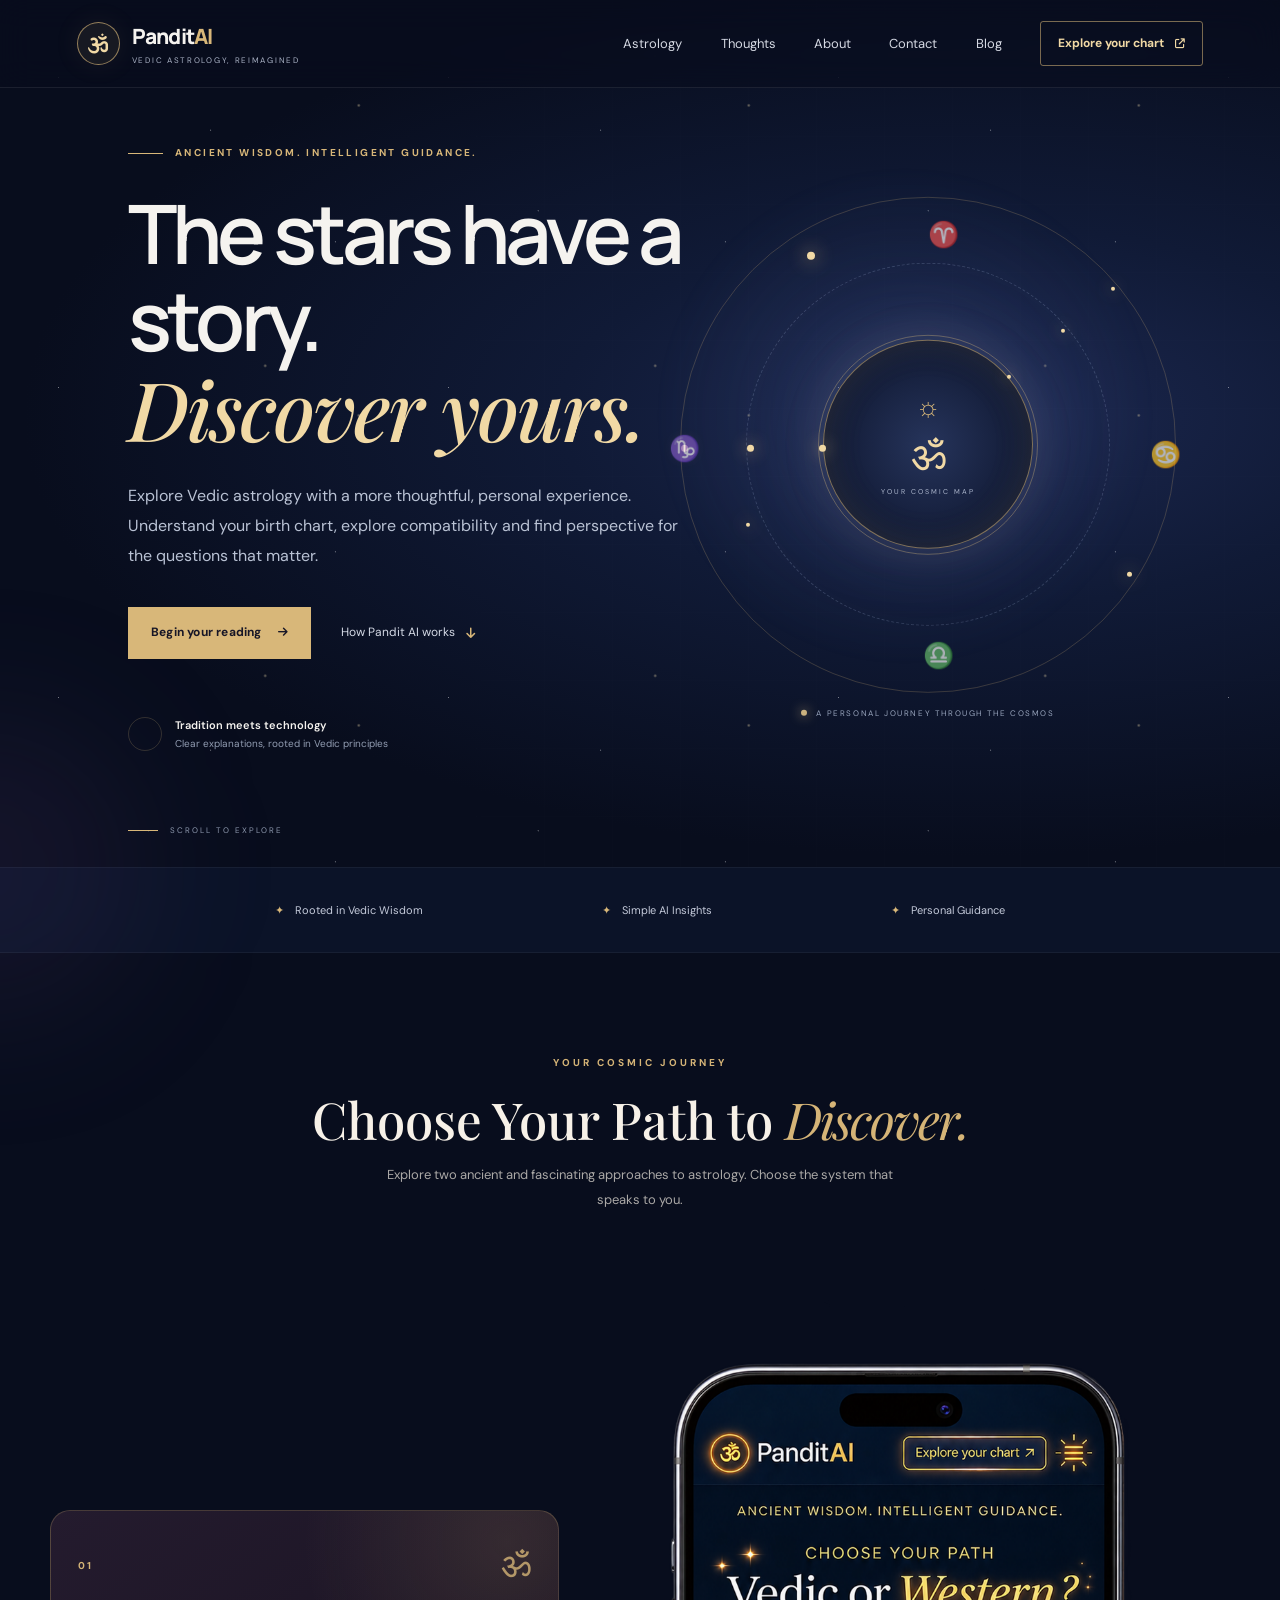
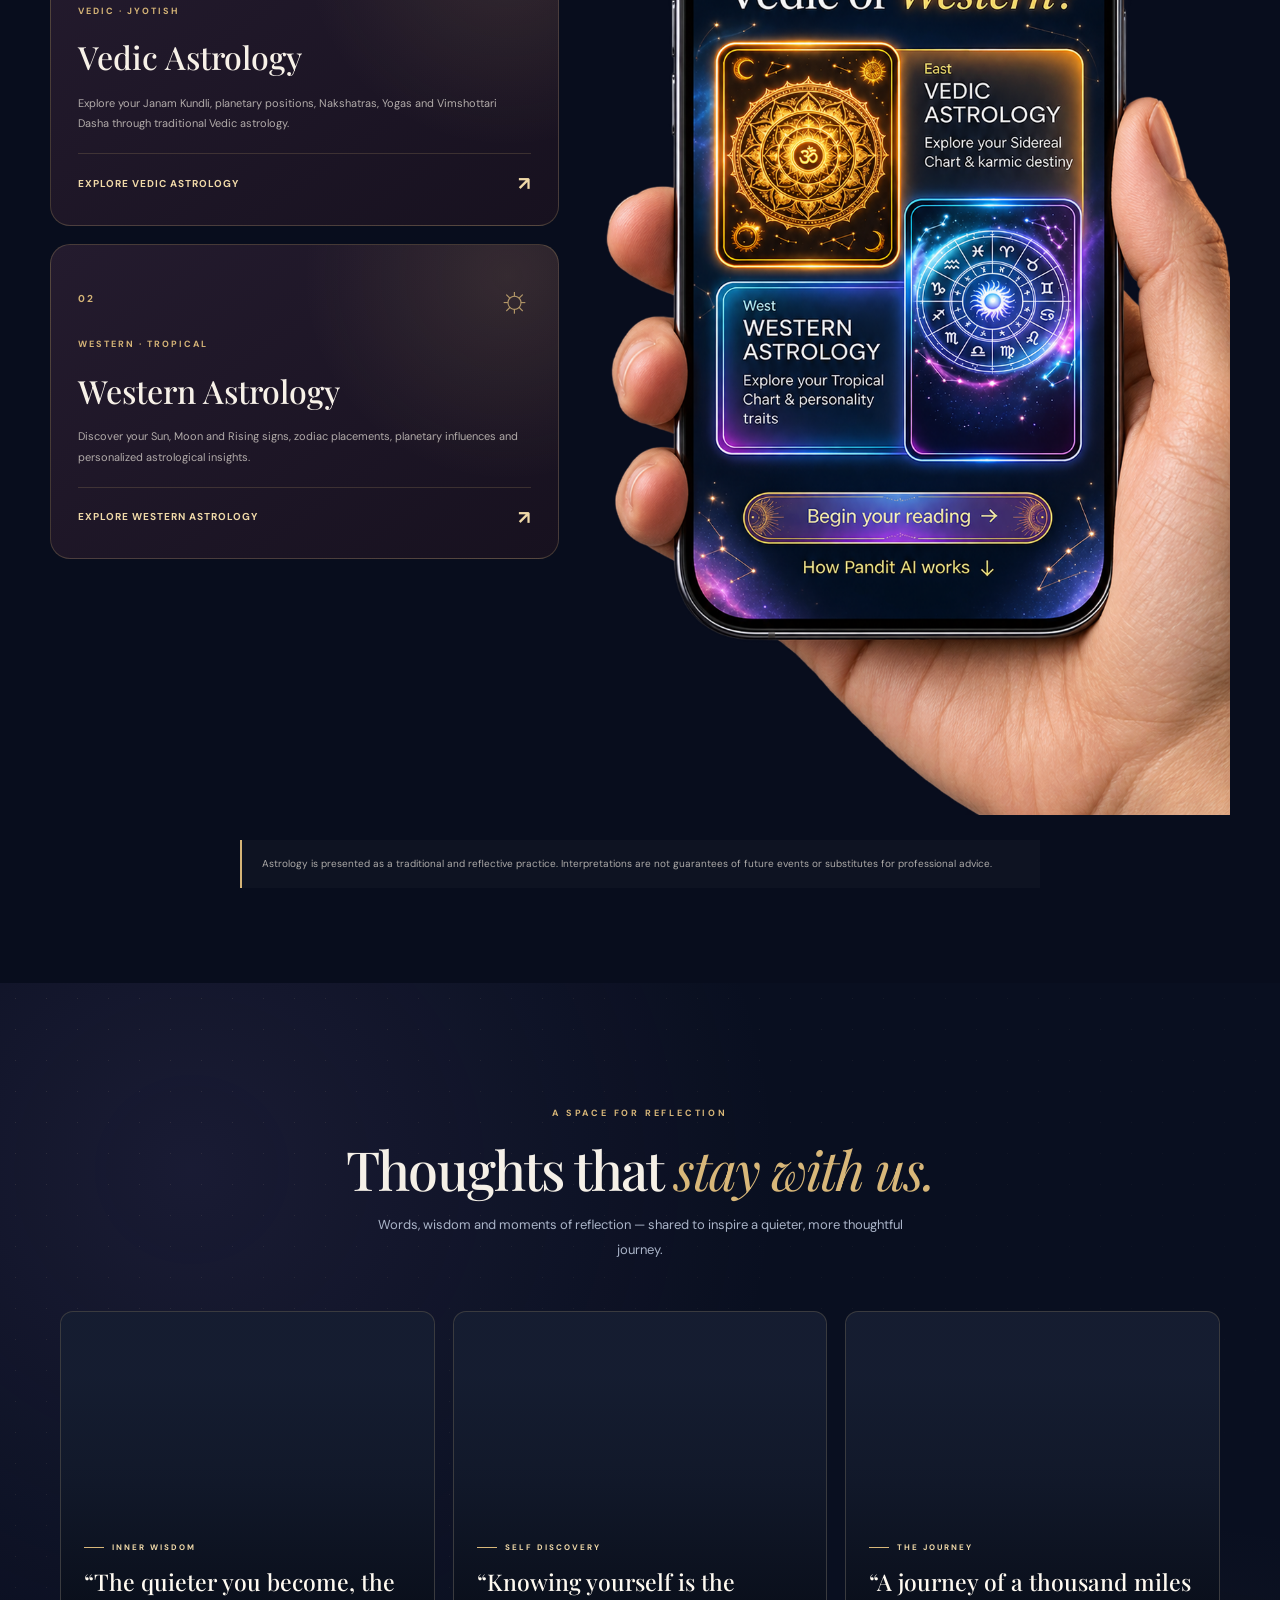
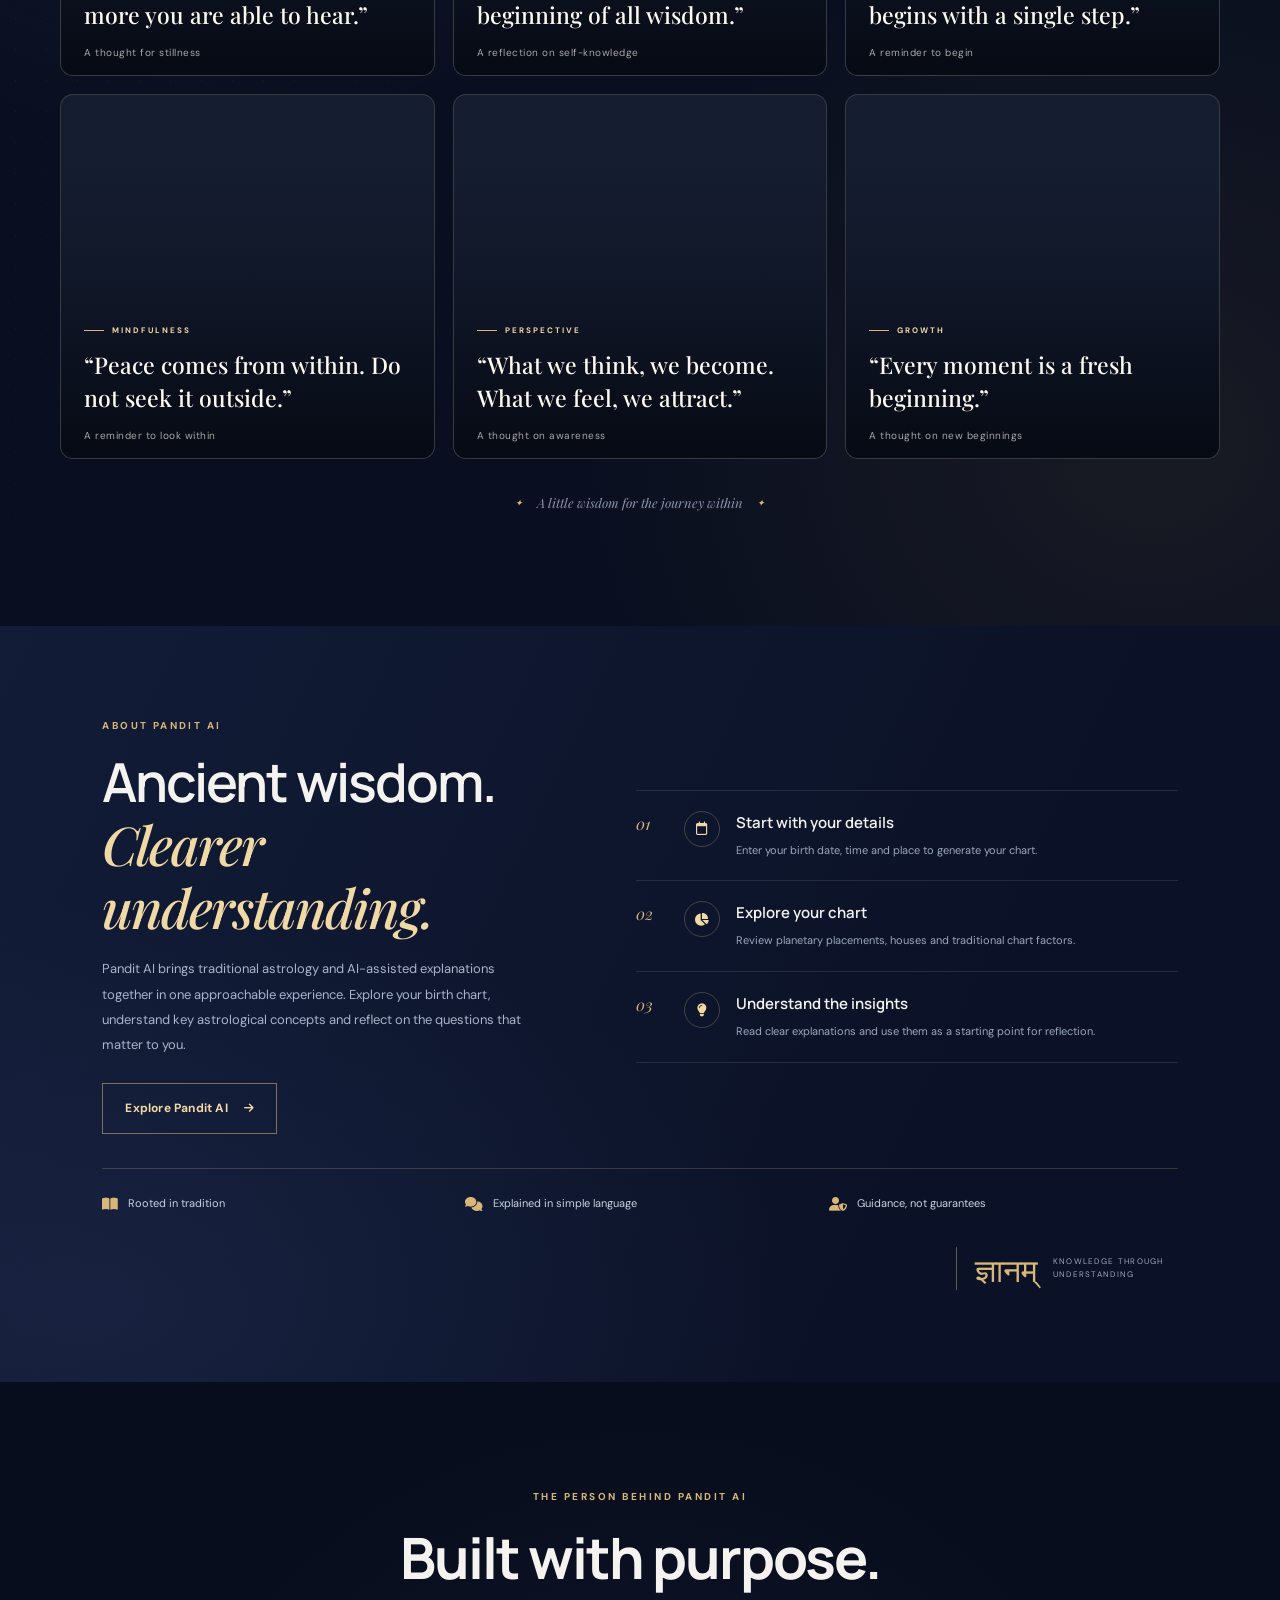
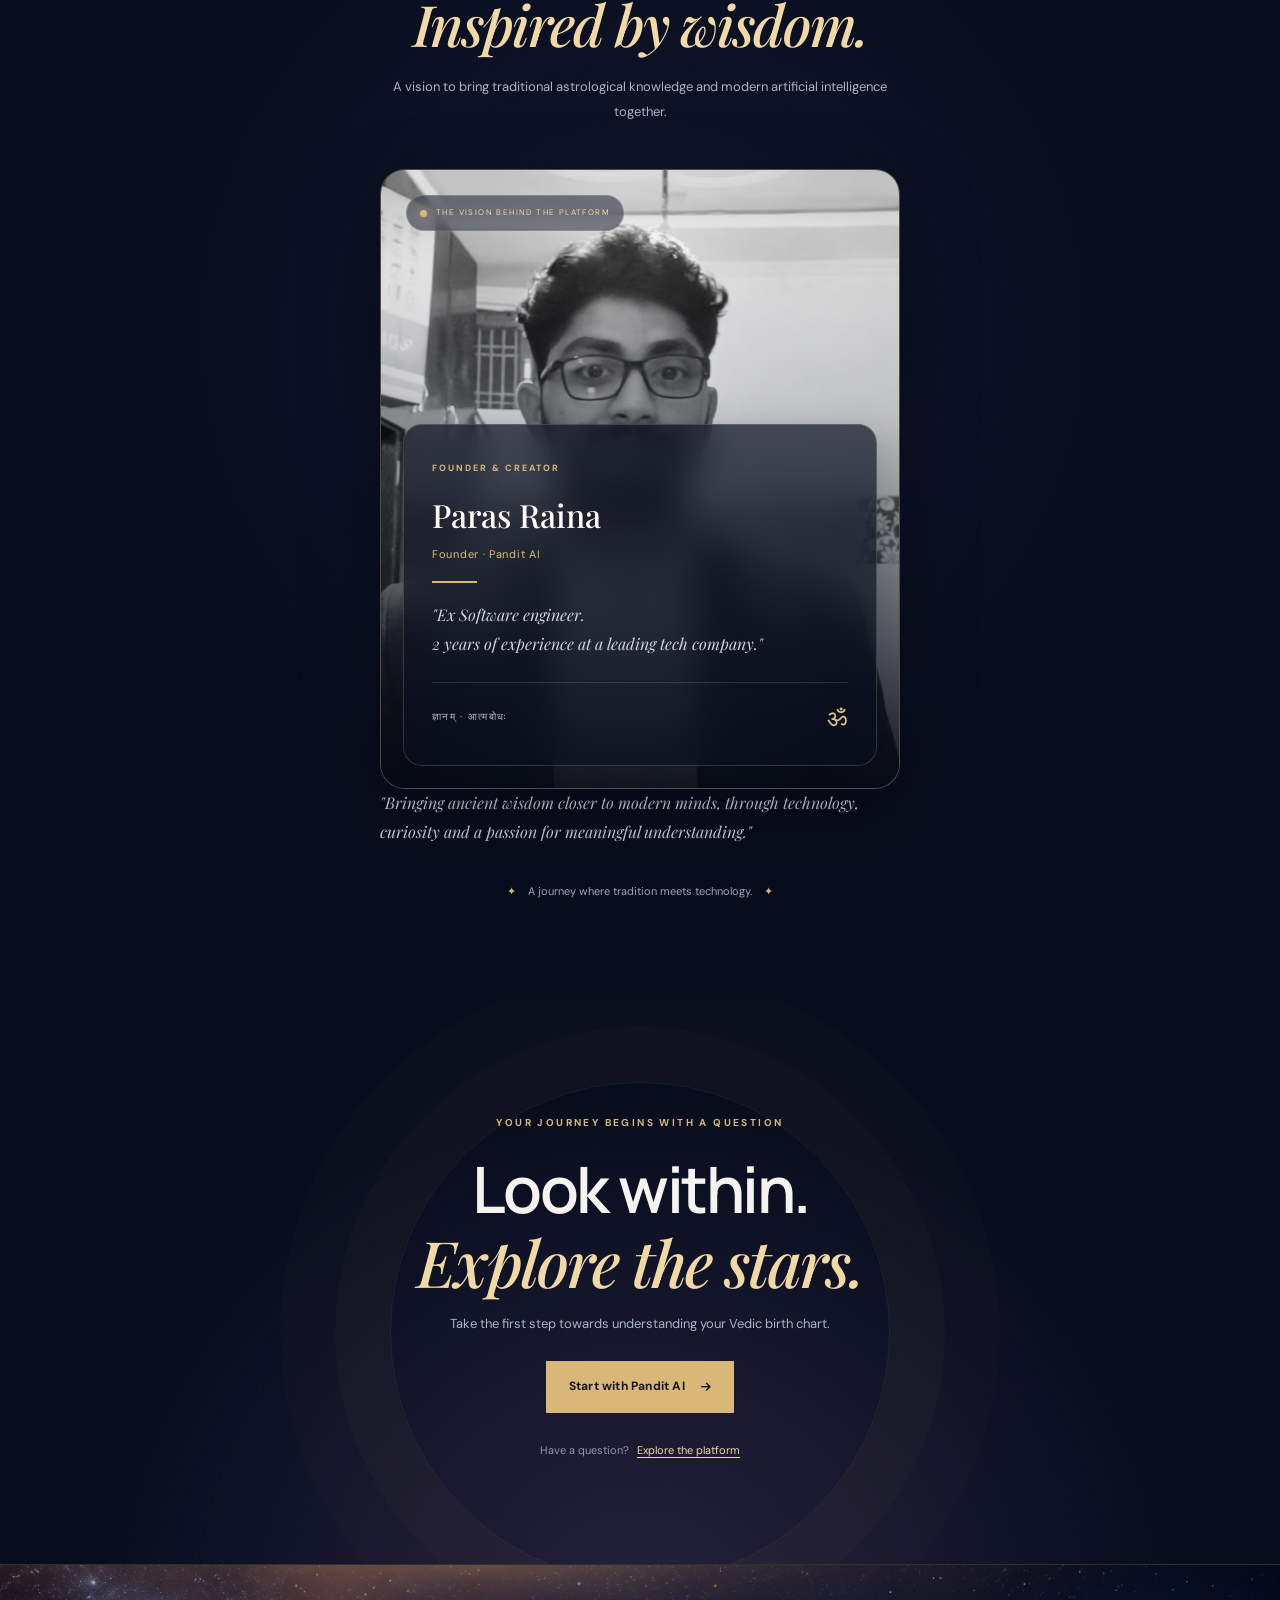
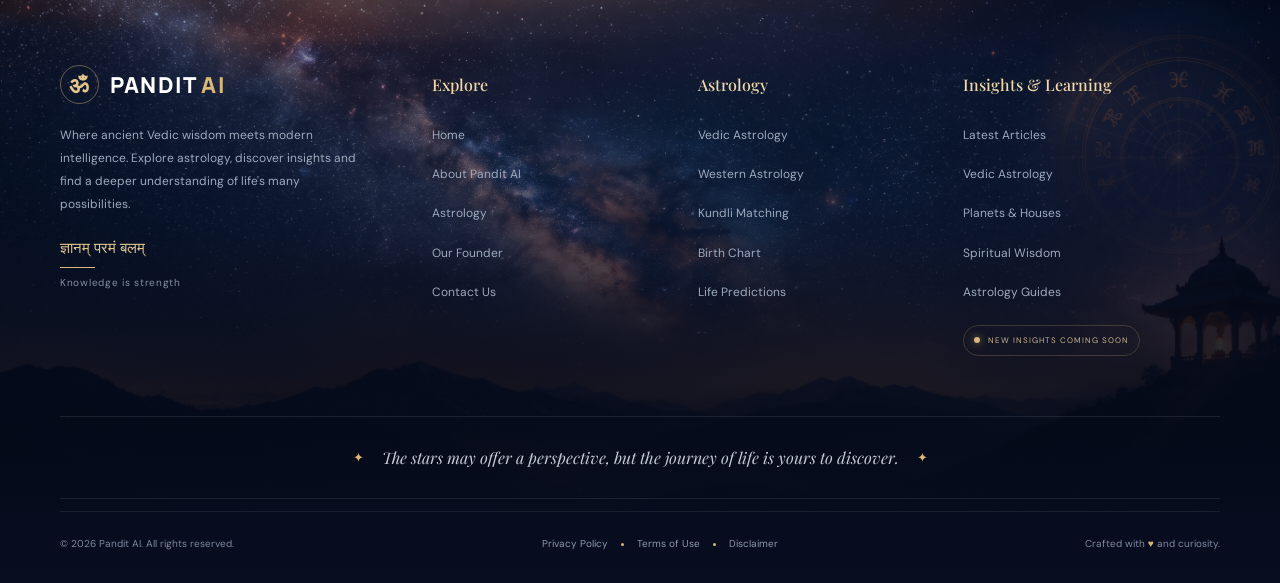
==== commit eb14ea59: "updation 15 nov 2026 time at night" ====
--- a/index.html
+++ b/index.html
@@ -1,242 +1,424 @@
-<!doctype html>
+<!DOCTYPE html>
+
 <html lang="en">
 <head>
-  <meta charset="utf-8">
-  <meta name="viewport" content="width=device-width, initial-scale=1">
-  <meta name="theme-color" content="#080d1d">
-  <meta name="description" content="Pandit AI brings Vedic astrology into a thoughtful digital experience. Explore your birth chart, kundali matching, and personalised astrological insights.">
-  <title>Pandit AI — Your Guide to Vedic Astrology</title>
-  <link rel="preconnect" href="https://fonts.googleapis.com">
-  <link rel="preconnect" href="https://fonts.gstatic.com" crossorigin>
-  <link href="https://fonts.googleapis.com/css2?family=DM+Sans:wght@400;500;600;700&family=Manrope:wght@400;500;600;700;800&family=Playfair+Display:ital,wght@0,500;0,600;0,700;1,500;1,600&display=swap" rel="stylesheet">
-  <link rel="stylesheet" href="https://cdnjs.cloudflare.com/ajax/libs/font-awesome/6.5.2/css/all.min.css">
-  <link rel="stylesheet" href="./index.css.css">
-  <script src="./index.js" defer></script>
+<meta charset="utf-8"/>
+<meta content="width=device-width, initial-scale=1" name="viewport"/>
+<meta content="#080d1d" name="theme-color"/>
+<meta content="Pandit AI brings Vedic astrology into a thoughtful digital experience. Explore your birth chart, kundali matching, and personalised astrological insights." name="description"/>
+<title>Pandit AI — Your Guide to Vedic Astrology</title>
+<link href="https://fonts.googleapis.com" rel="preconnect"/>
+<link crossorigin="" href="https://fonts.gstatic.com" rel="preconnect"/>
+<link href="https://fonts.googleapis.com/css2?family=DM+Sans:wght@400;500;600;700&amp;family=Manrope:wght@400;500;600;700;800&amp;family=Playfair+Display:ital,wght@0,500;0,600;0,700;1,500;1,600&amp;display=swap" rel="stylesheet"/>
+<link href="https://cdnjs.cloudflare.com/ajax/libs/font-awesome/6.5.2/css/all.min.css" rel="stylesheet"/>
+<link href="./index.css.css" rel="stylesheet"/>
+<script defer="" src="./index.js"></script>
 </head>
 <body>
-  <div class="site-shell">
-    <header class="site-header" id="top">
-      <a class="brand" href="#top" aria-label="Pandit AI home">
-        <span class="brand-mark"><i class="fa-solid fa-om" aria-hidden="true"></i></span>
-        <span class="brand-copy"><strong>Pandit<span>AI</span></strong><small>VEDIC ASTROLOGY, REIMAGINED</small></span>
-      </a>
-      <button class="menu-toggle" type="button" aria-label="Open navigation menu" aria-expanded="false" aria-controls="primary-nav"><i class="fa-solid fa-bars" aria-hidden="true"></i></button>
-      <nav class="nav-menu" id="primary-nav" aria-label="Main navigation">
-        <a class="nav-link" href="./Astrology.html">Astrology</a>
-        <a class="nav-link" href="#about">About</a>
-        <a class="nav-link" href="#contact">Contact</a>
-        <a class="nav-link" href="./blog.html">Blog</a>
-        <a class="nav-cta" href="./Astrology.html">Explore your chart <i class="fa-solid fa-arrow-up-right-from-square" aria-hidden="true"></i></a>
-      </nav>
-    </header>
-
-    <main>
-      <section class="hero" aria-labelledby="hero-title">
-        <div class="hero-stars" aria-hidden="true"></div>
-        <div class="hero-glow hero-glow-one" aria-hidden="true"></div>
-        <div class="hero-glow hero-glow-two" aria-hidden="true"></div>
-        <div class="hero-content">
-          <div class="eyebrow"><span class="eyebrow-line"></span> ANCIENT WISDOM. INTELLIGENT GUIDANCE.</div>
-          <h1 id="hero-title">The stars have a story.<br><em>Discover yours.</em></h1>
-          <p class="hero-lead">Explore Vedic astrology with a more thoughtful, personal experience. Understand your birth chart, explore compatibility and find perspective for the questions that matter.</p>
-          <div class="hero-actions">
-            <a class="button button-primary" href="./Astrology.html">Begin your reading <i class="fa-solid fa-arrow-right" aria-hidden="true"></i></a>
-            <a class="text-link" href="#how-it-works">How Pandit AI works <i class="fa-solid fa-arrow-down" aria-hidden="true"></i></a>
-          </div>
-          <div class="hero-trust"><span class="trust-icon"><i class="fa-solid fa-sparkles" aria-hidden="true"></i></span><span><strong>Tradition meets technology</strong><small>Clear explanations, rooted in Vedic principles</small></span></div>
-        </div>
-        <div class="cosmic-visual" aria-label="Decorative celestial chart illustration" role="img">
-          <div class="orbit orbit-outer"></div><div class="orbit orbit-middle"></div><div class="orbit orbit-inner"></div>
-          <div class="orbit-dot dot-one"></div><div class="orbit-dot dot-two"></div><div class="orbit-dot dot-three"></div>
-          <div class="cosmic-core"><span class="core-sun">☼</span><span class="core-om">ॐ</span><small>YOUR COSMIC MAP</small></div>
-          <span class="zodiac zodiac-one">♈</span><span class="zodiac zodiac-two">♋</span><span class="zodiac zodiac-three">♎</span><span class="zodiac zodiac-four">♑</span>
-          <div class="visual-caption"><span class="caption-pulse"></span> A PERSONAL JOURNEY THROUGH THE COSMOS</div>
-        </div>
-        <a class="scroll-cue" href="#services"><span></span> SCROLL TO EXPLORE</a>
-      </section>
-
-      <section class="intro-strip" aria-label="Pandit AI approach">
-        <div><span class="strip-symbol">✦</span> Rooted in Vedic tradition</div><div><span class="strip-symbol">✦</span> Explained in simple language</div><div><span class="strip-symbol">✦</span> Designed around your questions</div>
-      </section>
-
-      <section class="section services-section" id="services">
+<div class="site-shell">
+<header class="site-header" id="top">
+<a aria-label="Pandit AI home" class="brand" href="#top">
+<span class="brand-mark"><i aria-hidden="true" class="fa-solid fa-om"></i></span>
+<span class="brand-copy"><strong>Pandit<span>AI</span></strong><small>VEDIC ASTROLOGY, REIMAGINED</small></span>
+</a>
+<button aria-controls="primary-nav" aria-expanded="false" aria-label="Open navigation menu" class="menu-toggle" type="button"><i aria-hidden="true" class="fa-solid fa-bars"></i></button>
+<nav aria-label="Main navigation" class="nav-menu" id="primary-nav">
+<a class="nav-link" href="./Astrology.html">Astrology</a>
+<a class="nav-link" href="#thoughts">Thoughts</a>
+<a class="nav-link" href="#about">About</a>
+<a class="nav-link" href="#contact">Contact</a>
+<a class="nav-link" href="./blog.html">Blog</a>
+<a class="nav-cta" href="./Astrology.html">Explore your chart <i aria-hidden="true" class="fa-solid fa-arrow-up-right-from-square"></i></a>
+</nav>
+</header>
+<main>
+<section aria-labelledby="hero-title" class="hero">
+<div aria-hidden="true" class="hero-stars"></div>
+<div aria-hidden="true" class="hero-glow hero-glow-one"></div>
+<div aria-hidden="true" class="hero-glow hero-glow-two"></div>
+<div class="hero-content">
+<div class="eyebrow"><span class="eyebrow-line"></span> ANCIENT WISDOM. INTELLIGENT GUIDANCE.</div>
+<h1 id="hero-title">The stars have a story.<br/><em>Discover yours.</em></h1>
+<p class="hero-lead">Explore Vedic astrology with a more thoughtful, personal experience. Understand your
+            birth chart, explore compatibility and find perspective for the questions that matter.</p>
+<div class="hero-actions">
+<a class="button button-primary" href="#astrology">Begin your reading <i aria-hidden="true" class="fa-solid fa-arrow-right"></i></a>
+<a class="text-link" href="#about">How Pandit AI works <i aria-hidden="true" class="fa-solid fa-arrow-down"></i></a>
+</div>
+<div class="hero-trust"><span class="trust-icon"><i aria-hidden="true" class="fa-solid fa-sparkles"></i></span><span><strong>Tradition meets technology</strong><small>Clear
+                explanations, rooted in Vedic principles</small></span></div>
+</div>
+<div aria-label="Decorative celestial chart illustration" class="cosmic-visual" role="img">
+<div class="orbit orbit-outer"></div>
+<div class="orbit orbit-middle"></div>
+<div class="orbit orbit-inner"></div>
+<div class="orbit-dot dot-one"></div>
+<div class="orbit-dot dot-two"></div>
+<div class="orbit-dot dot-three"></div>
+<div class="cosmic-core"><span class="core-sun">☼</span><span class="core-om">ॐ</span><small>YOUR COSMIC
+              MAP</small></div>
+<span class="zodiac zodiac-one">♈</span><span class="zodiac zodiac-two">♋</span><span class="zodiac zodiac-three">♎</span><span class="zodiac zodiac-four">♑</span>
+<div class="visual-caption"><span class="caption-pulse"></span> A PERSONAL JOURNEY THROUGH THE COSMOS</div>
+</div>
+<a class="scroll-cue" href="#astrology"><span></span> SCROLL TO EXPLORE</a>
+</section>
+<section aria-label="Pandit AI approach" class="intro-strip">
+<div class="intro-item">
+<span class="strip-symbol">✦</span>
+<span>Rooted in Vedic Wisdom</span>
+</div>
+<span class="intro-divider"></span>
+<div class="intro-item">
+<span class="strip-symbol">✦</span>
+<span>Simple AI Insights</span>
+</div>
+<span class="intro-divider"></span>
+<div class="intro-item">
+<span class="strip-symbol">✦</span>
+<span>Personal Guidance</span>
+</div>
+</section>
+<!--<section class="section services-section" id="services">
         <div class="section-heading centered">
           <span class="section-kicker">YOUR ASTROLOGY, YOUR QUESTIONS</span>
           <h2>Clarity for every <em>chapter.</em></h2>
-          <p>From understanding your kundali to exploring relationships and life direction, begin with the area that matters to you.</p>
+          <p>From understanding your kundali to exploring relationships and life direction, begin with the area that
+            matters to you.</p>
         </div>
         <div class="service-grid">
-          <a class="service-card service-featured" href="./Astrology.html"><span class="service-icon"><i class="fa-solid fa-star-and-crescent"></i></span><span class="service-number">01 / KNOW YOURSELF</span><h3>Birth Chart Analysis</h3><p>Explore your Lagna, houses, planets and nakshatras through a clear reading of your Vedic birth chart.</p><span class="card-link">Explore birth chart <i class="fa-solid fa-arrow-right"></i></span></a>
-          <a class="service-card" href="./Astrology.html"><span class="service-icon"><i class="fa-solid fa-heart"></i></span><span class="service-number">02 / RELATIONSHIPS</span><h3>Kundali Matching</h3><p>Review Ashtakoota, Guna Milan, Manglik considerations and other traditional compatibility factors.</p><span class="card-link">Explore compatibility <i class="fa-solid fa-arrow-right"></i></span></a>
-          <a class="service-card" href="./Astrology.html"><span class="service-icon"><i class="fa-solid fa-compass"></i></span><span class="service-number">03 / LIFE DIRECTION</span><h3>Career & Education</h3><p>Understand the astrological themes traditionally associated with work, learning and professional growth.</p><span class="card-link">Explore life themes <i class="fa-solid fa-arrow-right"></i></span></a>
-          <a class="service-card" href="./Astrology.html"><span class="service-icon"><i class="fa-solid fa-moon"></i></span><span class="service-number">04 / TIMING & CYCLES</span><h3>Dasha & Planetary Periods</h3><p>Learn how Vimshottari Dasha and planetary transits are interpreted within Vedic astrology.</p><span class="card-link">Understand your cycles <i class="fa-solid fa-arrow-right"></i></span></a>
-          <a class="service-card" href="./Astrology.html"><span class="service-icon"><i class="fa-solid fa-sun"></i></span><span class="service-number">05 / DAILY PERSPECTIVE</span><h3>Horoscope Insights</h3><p>Explore daily, weekly and monthly horoscope themes for reflection and mindful planning.</p><span class="card-link">Read your horoscope <i class="fa-solid fa-arrow-right"></i></span></a>
-          <a class="service-card" href="./Astrology.html"><span class="service-icon"><i class="fa-solid fa-comments"></i></span><span class="service-number">06 / ASK & UNDERSTAND</span><h3>Ask Pandit AI</h3><p>Get astrological concepts and chart observations explained in accessible, conversational language.</p><span class="card-link">Start exploring <i class="fa-solid fa-arrow-right"></i></span></a>
+          <a class="service-card service-featured" href="./Astrology.html"><span class="service-icon"><i
+                class="fa-solid fa-star-and-crescent"></i></span><span class="service-number">01 / KNOW YOURSELF</span>
+            <h3>Birth Chart Analysis</h3>
+            <p>Explore your Lagna, houses, planets and nakshatras through a clear reading of your Vedic birth chart.</p>
+            <span class="card-link">Explore birth chart <i class="fa-solid fa-arrow-right"></i></span>
+          </a>
+          <a class="service-card" href="./Astrology.html"><span class="service-icon"><i
+                class="fa-solid fa-heart"></i></span><span class="service-number">02 / RELATIONSHIPS</span>
+            <h3>Kundali Matching</h3>
+            <p>Review Ashtakoota, Guna Milan, Manglik considerations and other traditional compatibility factors.</p>
+            <span class="card-link">Explore compatibility <i class="fa-solid fa-arrow-right"></i></span>
+          </a>
+          <a class="service-card" href="./Astrology.html"><span class="service-icon"><i
+                class="fa-solid fa-compass"></i></span><span class="service-number">03 / LIFE DIRECTION</span>
+            <h3>Career & Education</h3>
+            <p>Understand the astrological themes traditionally associated with work, learning and professional growth.
+            </p><span class="card-link">Explore life themes <i class="fa-solid fa-arrow-right"></i></span>
+          </a>
+          <a class="service-card" href="./Astrology.html"><span class="service-icon"><i
+                class="fa-solid fa-moon"></i></span><span class="service-number">04 / TIMING & CYCLES</span>
+            <h3>Dasha & Planetary Periods</h3>
+            <p>Learn how Vimshottari Dasha and planetary transits are interpreted within Vedic astrology.</p><span
+              class="card-link">Understand your cycles <i class="fa-solid fa-arrow-right"></i></span>
+          </a>
+          <a class="service-card" href="./Astrology.html"><span class="service-icon"><i
+                class="fa-solid fa-sun"></i></span><span class="service-number">05 / DAILY PERSPECTIVE</span>
+            <h3>Horoscope Insights</h3>
+            <p>Explore daily, weekly and monthly horoscope themes for reflection and mindful planning.</p><span
+              class="card-link">Read your horoscope <i class="fa-solid fa-arrow-right"></i></span>
+          </a>
+          <a class="service-card" href="./Astrology.html"><span class="service-icon"><i
+                class="fa-solid fa-comments"></i></span><span class="service-number">06 / ASK & UNDERSTAND</span>
+            <h3>Ask Pandit AI</h3>
+            <p>Get astrological concepts and chart observations explained in accessible, conversational language.</p>
+            <span class="card-link">Start exploring <i class="fa-solid fa-arrow-right"></i></span>
+          </a>
         </div>
-      </section>
-
-
-
-
+      </section>-->
 <section class="pai-astro-choice" id="astrology">
-  <div class="pai-astro-container">
-
-    <!-- Section heading -->
-    <div class="pai-astro-heading">
-      <span class="pai-astro-eyebrow">YOUR COSMIC JOURNEY</span>
-      <h2>Choose Your Path to <em>Discover.</em></h2>
-      <p>
-        Explore two ancient and fascinating approaches to astrology.
-        Choose the system that speaks to you.
+<div class="pai-astro-container">
+<!-- Section heading -->
+<div class="pai-astro-heading">
+<span class="pai-astro-eyebrow">YOUR COSMIC JOURNEY</span>
+<h2>Choose Your Path to <em>Discover.</em></h2>
+<p>
+              Explore two ancient and fascinating approaches to astrology.
+              Choose the system that speaks to you.
+            </p>
+</div>
+<!-- Main layout -->
+<div class="pai-astro-layout">
+<!-- LEFT: Astrology choices -->
+<div class="pai-astro-options">
+<a class="pai-astro-card pai-vedic-card" href="./vedic_astrology.html">
+<div class="pai-astro-card-top">
+<span class="pai-astro-number">01</span>
+<span class="pai-astro-symbol">ॐ</span>
+</div>
+<div class="pai-astro-card-content">
+<span class="pai-astro-label">VEDIC · JYOTISH</span>
+<h3>Vedic Astrology</h3>
+<p>
+                    Explore your Janam Kundli, planetary positions,
+                    Nakshatras, Yogas and Vimshottari Dasha through
+                    traditional Vedic astrology.
+                  </p>
+</div>
+<div class="pai-astro-card-bottom">
+<span>Explore Vedic Astrology</span>
+<span class="pai-astro-arrow">↗</span>
+</div>
+</a>
+<a class="pai-astro-card pai-western-card" href="./western_astrology.html">
+<div class="pai-astro-card-top">
+<span class="pai-astro-number">02</span>
+<span class="pai-astro-symbol">☼</span>
+</div>
+<div class="pai-astro-card-content">
+<span class="pai-astro-label">WESTERN · TROPICAL</span>
+<h3>Western Astrology</h3>
+<p>
+                    Discover your Sun, Moon and Rising signs,
+                    zodiac placements, planetary influences
+                    and personalized astrological insights.
+                  </p>
+</div>
+<div class="pai-astro-card-bottom">
+<span>Explore Western Astrology</span>
+<span class="pai-astro-arrow">↗</span>
+</div>
+</a>
+</div>
+<!-- RIGHT: Image container -->
+<!-- RIGHT: Plain standalone image -->
+<div class="pai-astro-image">
+<img alt="Vedic and Western astrology illustration" loading="lazy" src="./assets/ved_or_west.png"/>
+</div>
+</div>
+</div>
+<div class="pai-astro-disclaimer">
+          Astrology is presented as a traditional and reflective practice.
+          Interpretations are not guarantees of future events or substitutes
+          for professional advice.
+        </div>
+</section></main></div>
+
+<!-- THOUGHTS & REFLECTIONS -->
+<section aria-labelledby="thoughts-title" class="thoughts-section" id="thoughts">
+<div class="thoughts-container">
+<div class="thoughts-heading">
+<span class="thoughts-eyebrow">A SPACE FOR REFLECTION</span>
+<h2 id="thoughts-title">Thoughts that <em>stay with us.</em></h2>
+<p>Words, wisdom and moments of reflection — shared to inspire a quieter, more thoughtful journey.</p>
+</div>
+<div aria-live="polite" class="thoughts-grid" id="thoughts-grid">
+<!-- Thought cards are rendered from index.js -->
+</div>
+<div class="thoughts-footnote"><span>✦</span> A little wisdom for the journey within <span>✦</span></div>
+</div>
+</section>
+<section aria-labelledby="about-title" class="about-section merged-about-section" id="about">
+<div class="merged-about-inner">
+<div class="merged-about-intro">
+<span class="section-kicker">ABOUT PANDIT AI</span>
+<h2 id="about-title">Ancient wisdom.<br/><em>Clearer understanding.</em></h2>
+<p>
+        Pandit AI brings traditional astrology and AI-assisted explanations together
+        in one approachable experience. Explore your birth chart, understand key
+        astrological concepts and reflect on the questions that matter to you.
       </p>
-    </div>
-
-    <!-- Main layout -->
-    <div class="pai-astro-layout">
-
-      <!-- LEFT: Astrology choices -->
-      <div class="pai-astro-options">
-
-        <a href="./vedic_astrology.html"
-           class="pai-astro-card pai-vedic-card">
-
-          <div class="pai-astro-card-top">
-            <span class="pai-astro-number">01</span>
-            <span class="pai-astro-symbol">ॐ</span>
-          </div>
-
-          <div class="pai-astro-card-content">
-            <span class="pai-astro-label">VEDIC · JYOTISH</span>
-            <h3>Vedic Astrology</h3>
-            <p>
-              Explore your Janam Kundli, planetary positions,
-              Nakshatras, Yogas and Vimshottari Dasha through
-              traditional Vedic astrology.
+<a class="button button-outline" href="./Astrology.html">
+        Explore Pandit AI <i aria-hidden="true" class="fa-solid fa-arrow-right"></i>
+</a>
+</div>
+<div aria-label="How Pandit AI works" class="merged-about-features">
+<article class="merged-about-feature">
+<span class="merged-feature-number">01</span>
+<span class="merged-feature-icon"><i aria-hidden="true" class="fa-regular fa-calendar"></i></span>
+<div>
+<h3>Start with your details</h3>
+<p>Enter your birth date, time and place to generate your chart.</p>
+</div>
+</article>
+<article class="merged-about-feature">
+<span class="merged-feature-number">02</span>
+<span class="merged-feature-icon"><i aria-hidden="true" class="fa-solid fa-chart-pie"></i></span>
+<div>
+<h3>Explore your chart</h3>
+<p>Review planetary placements, houses and traditional chart factors.</p>
+</div>
+</article>
+<article class="merged-about-feature">
+<span class="merged-feature-number">03</span>
+<span class="merged-feature-icon"><i aria-hidden="true" class="fa-solid fa-lightbulb"></i></span>
+<div>
+<h3>Understand the insights</h3>
+<p>Read clear explanations and use them as a starting point for reflection.</p>
+</div>
+</article>
+</div>
+<div class="merged-about-principles">
+<div><i aria-hidden="true" class="fa-solid fa-book-open"></i><span>Rooted in tradition</span></div>
+<div><i aria-hidden="true" class="fa-solid fa-comments"></i><span>Explained in simple language</span></div>
+<div><i aria-hidden="true" class="fa-solid fa-user-shield"></i><span>Guidance, not guarantees</span></div>
+</div>
+<div class="merged-gyanam">
+<span>ज्ञानम्</span>
+<small>KNOWLEDGE THROUGH UNDERSTANDING</small>
+</div>
+</div>
+</section>
+<!-- ==========================================
+     PANDIT AI — FOUNDER SECTION
+========================================== -->
+<section class="founder-section" id="founder">
+<div class="founder-container">
+<div class="founder-heading">
+<span class="founder-eyebrow">THE PERSON BEHIND PANDIT AI</span>
+<h2>Built with purpose.<br/>
+<em>Inspired by wisdom.</em>
+</h2>
+<p>
+        A vision to bring traditional astrological knowledge
+        and modern artificial intelligence together.
+      </p>
+</div>
+<div class="founder-card">
+<!-- Founder Image -->
+<div class="founder-image">
+<img alt="Founder of Pandit AI" loading="lazy" src="./assets/founder.png"/>
+<div class="founder-image-overlay"></div>
+<!-- Floating label -->
+<span class="founder-image-label">
+<span class="founder-pulse"></span>
+          THE VISION BEHIND THE PLATFORM
+        </span>
+<!-- Founder details -->
+<div class="founder-content">
+<div class="founder-glass">
+<span class="founder-card-kicker">
+              FOUNDER &amp; CREATOR
+            </span>
+<h3>Paras Raina</h3>
+<p class="founder-role">
+              Founder · Pandit AI
             </p>
-          </div>
-
-          <div class="pai-astro-card-bottom">
-            <span>Explore Vedic Astrology</span>
-            <span class="pai-astro-arrow">↗</span>
-          </div>
-
-        </a>
-
-        <a href="./western_astrology.html"
-           class="pai-astro-card pai-western-card">
-
-          <div class="pai-astro-card-top">
-            <span class="pai-astro-number">02</span>
-            <span class="pai-astro-symbol">☼</span>
-          </div>
-
-          <div class="pai-astro-card-content">
-            <span class="pai-astro-label">WESTERN · TROPICAL</span>
-            <h3>Western Astrology</h3>
-            <p>
-              Discover your Sun, Moon and Rising signs,
-              zodiac placements, planetary influences
-              and personalized astrological insights.
+<div class="founder-line"></div>
+<p class="founder-quote">
+              "Ex Software engineer.
+              <br/>
+
+              2 years of experience at a leading tech company."
             </p>
-          </div>
-
-          <div class="pai-astro-card-bottom">
-            <span>Explore Western Astrology</span>
-            <span class="pai-astro-arrow">↗</span>
-          </div>
-
-        </a>
-
+<div class="founder-bottom">
+<span>ज्ञानम् · आत्मबोधः</span>
+<span class="founder-symbol">ॐ</span>
+</div>
+</div>
+</div>
+</div>
+<p class="founder-quote">
+              "Bringing ancient wisdom closer to modern minds,
+              through technology, curiosity and a passion
+              for meaningful understanding."
+            </p>
+</div>
+<div class="founder-footnote">
+<span>✦</span>
+      A journey where tradition meets technology.
+      <span>✦</span>
+</div>
+</div>
+</section>
+<section class="final-cta" id="contact">
+<div aria-hidden="true" class="cta-orb"></div>
+<span class="section-kicker">YOUR JOURNEY BEGINS WITH A QUESTION</span>
+<h2>Look within.<br/><em>Explore the stars.</em></h2>
+<p>Take the first step towards understanding your Vedic birth chart.</p>
+<a class="button button-primary" href="./Astrology.html">Start with Pandit AI <i class="fa-solid fa-arrow-right"></i></a>
+<div class="cta-contact">Have a question? <a href="./Astrology.html">Explore the platform</a></div>
+</section>
+
+<!-- ==========================================
+     PANDIT AI — PREMIUM FOOTER
+========================================== -->
+<footer class="premium-footer" id="footer">
+<div class="footer-container">
+<!-- TOP FOOTER -->
+<div class="footer-top">
+<!-- BRAND COLUMN -->
+<div class="footer-brand">
+<a class="footer-logo" href="#home">
+<span class="footer-logo-symbol">ॐ</span>
+<span>PANDIT <em>AI</em></span>
+</a>
+<p class="footer-brand-description">
+          Where ancient Vedic wisdom meets modern intelligence.
+          Explore astrology, discover insights and find a deeper
+          understanding of life's many possibilities.
+        </p>
+<div class="footer-brand-note">
+<span>ज्ञानम् परमं बलम्</span>
+<span class="footer-note-line"></span>
+<span>Knowledge is strength</span>
+</div>
+</div>
+<!-- QUICK LINKS -->
+<div class="footer-column">
+<h3>Explore</h3>
+<ul>
+<li><a href="#home">Home</a></li>
+<li><a href="#about">About Pandit AI</a></li>
+<li><a href="#astrology">Astrology</a></li>
+<li><a href="#founder">Our Founder</a></li>
+<li><a href="#contact">Contact Us</a></li>
+</ul>
+</div>
+<!-- ASTROLOGY TOOLS -->
+<div class="footer-column">
+<h3>Astrology</h3>
+<ul>
+<li><a href="#astrology">Vedic Astrology</a></li>
+<li><a href="#astrology">Western Astrology</a></li>
+<li><a href="#kundli-matching">Kundli Matching</a></li>
+<li><a href="#birth-chart">Birth Chart</a></li>
+<li><a href="#predictions">Life Predictions</a></li>
+</ul>
+</div>
+<!-- BLOGS & INSIGHTS -->
+<div class="footer-column footer-insights">
+<h3>Insights &amp; Learning</h3>
+<ul>
+<li><a href="#blogs">Latest Articles</a></li>
+<li><a href="#blogs">Vedic Astrology</a></li>
+<li><a href="#blogs">Planets &amp; Houses</a></li>
+<li><a href="#blogs">Spiritual Wisdom</a></li>
+<li><a href="#blogs">Astrology Guides</a></li>
+</ul>
+<span class="footer-coming-soon">
+<span></span>
+          NEW INSIGHTS COMING SOON
+        </span>
+</div>
+</div>
+<!-- FOOTER QUOTE -->
+<div class="footer-quote">
+<span class="footer-quote-symbol">✦</span>
+<p>
+        The stars may offer a perspective,
+        but the journey of life is yours to discover.
+      </p>
+<span class="footer-quote-symbol">✦</span>
+</div>
+<!-- FOOTER BOTTOM -->
+<div class="footer-bottom">
+<div class="footer-copyright">
+        © <span id="footer-year">2026</span> Pandit AI.
+        All rights reserved.
       </div>
-
-      <!-- RIGHT: Image container -->
-      <!-- RIGHT: Plain standalone image -->
-<div class="pai-astro-image">
-  <img
-    src="./assets/ved_or_west.png"
-    alt="Vedic and Western astrology illustration"
-    loading="lazy"
-  />
-</div>
-
-        <div class="pai-astro-image-overlay"></div>
-
-        <div class="pai-astro-image-caption">
-          <span>ANCIENT WISDOM · COSMIC INSIGHT</span>
-          <h3>Written in the Stars.<br />Explored by You.</h3>
-          <p>
-            Two traditions. Different perspectives.
-            One journey of self-discovery.
-          </p>
-        </div>
-
-        <span class="pai-astro-orbit pai-orbit-one"></span>
-        <span class="pai-astro-orbit pai-orbit-two"></span>
-
+<div class="footer-legal-links">
+<a href="#privacy">Privacy Policy</a>
+<span></span>
+<a href="#terms">Terms of Use</a>
+<span></span>
+<a href="#disclaimer">Disclaimer</a>
+</div>
+<div class="footer-made">
+        Crafted with <span>♥</span> and curiosity.
       </div>
-
-    </div>
-
-    <div class="pai-astro-disclaimer">
-      Astrology is presented as a traditional and reflective practice.
-      Interpretations are not guarantees of future events or substitutes
-      for professional advice.
-    </div>
-
-  </div>
-</section>
-
-
-      <section class="how-section" id="how-it-works">
-        <div class="how-decoration" aria-hidden="true">ॐ</div>
-        <div class="how-copy">
-          <span class="section-kicker">A MORE PERSONAL WAY TO EXPLORE</span>
-          <h2>Your birth details.<br><em>A clearer perspective.</em></h2>
-          <p>Pandit AI brings traditional astrological frameworks into an approachable digital experience. Add your birth details, explore your chart and read explanations designed to make complex concepts easier to understand.</p>
-          <a class="button button-outline" href="./Astrology.html">Explore the astrology experience <i class="fa-solid fa-arrow-right"></i></a>
-        </div>
-        <div class="steps-list">
-          <article class="step-item"><span class="step-count">01</span><div><h3>Share your birth details</h3><p>Enter your date, time and place of birth to begin your chart exploration.</p></div><i class="fa-regular fa-calendar"></i></article>
-          <article class="step-item"><span class="step-count">02</span><div><h3>Explore your kundali</h3><p>Review key chart elements, planetary placements and traditional interpretations.</p></div><i class="fa-solid fa-chart-pie"></i></article>
-          <article class="step-item"><span class="step-count">03</span><div><h3>Understand the insights</h3><p>Read clear explanations and explore the questions you want to understand better.</p></div><i class="fa-solid fa-wand-magic-sparkles"></i></article>
-        </div>
-      </section>
-
-      <section class="principles-section">
-        <div class="section-heading centered">
-          <span class="section-kicker">THE PANDIT AI APPROACH</span>
-          <h2>Respect tradition. <em>Make it understandable.</em></h2>
-          <p>Astrology is a centuries-old interpretive tradition. Our aim is to make its language and methods easier to explore—without presenting any reading as a certainty.</p>
-        </div>
-        <div class="principle-grid">
-          <article><span>01</span><i class="fa-solid fa-book-open"></i><h3>Tradition-led</h3><p>Vedic concepts and terminology remain at the heart of the experience.</p></article>
-          <article><span>02</span><i class="fa-solid fa-lightbulb"></i><h3>Clear explanations</h3><p>Complex chart elements are presented in a simple, readable way.</p></article>
-          <article><span>03</span><i class="fa-solid fa-user-shield"></i><h3>Thoughtful by design</h3><p>Your chart is a tool for reflection, not a substitute for your own judgement.</p></article>
-        </div>
-      </section>
-
-      <section class="about-section" id="about">
-        <div class="about-mark" aria-hidden="true">✧</div>
-        <div class="about-content"><span class="section-kicker">ABOUT PANDIT AI</span><h2>Ancient insight.<br><em>A modern companion.</em></h2><p>Pandit AI is built for curious minds seeking to understand Vedic astrology in a more accessible way. It brings together traditional chart concepts and AI-assisted explanations to help you explore patterns, ask questions and learn at your own pace.</p><p>We believe meaningful guidance begins with understanding. Explore the tradition, consider the interpretations and make your own informed choices.</p><a class="text-link light-link" href="./blog.html">Read our latest reflections <i class="fa-solid fa-arrow-up-right-from-square"></i></a></div>
-        <div class="about-side-note"><span>ज्ञानम्</span><small>KNOWLEDGE<br>THROUGH UNDERSTANDING</small></div>
-      </section>
-
-      <section class="final-cta" id="contact">
-        <div class="cta-orb" aria-hidden="true"></div>
-        <span class="section-kicker">YOUR JOURNEY BEGINS WITH A QUESTION</span>
-        <h2>Look within.<br><em>Explore the stars.</em></h2>
-        <p>Take the first step towards understanding your Vedic birth chart.</p>
-        <a class="button button-primary" href="./Astrology.html">Start with Pandit AI <i class="fa-solid fa-arrow-right"></i></a>
-        <div class="cta-contact">Have a question? <a href="./Astrology.html">Explore the platform</a></div>
-      </section>
-    </main>
-
-    <footer class="site-footer">
-      <a class="brand footer-brand" href="#top"><span class="brand-mark"><i class="fa-solid fa-om" aria-hidden="true"></i></span><span class="brand-copy"><strong>Pandit<span>AI</span></strong><small>VEDIC ASTROLOGY, REIMAGINED</small></span></a>
-      <p>Ancient wisdom, thoughtfully explored.</p>
-      <nav aria-label="Footer navigation"><a href="./Astrology.html">Astrology</a><a href="#about">About</a><a href="#contact">Contact</a><a href="./blog.html">Blog</a></nav>
-      <div class="footer-bottom"><span>© 2026 Pandit AI. All rights reserved.</span><span>Astrology offers perspectives for reflection, not guaranteed predictions.</span><a href="#top">Back to top ↑</a></div>
-    </footer>
-  </div>
+</div>
+</div>
+</footer>
+
 </body>
-</html>
+
+</html>
--- a/index.css.css
+++ b/index.css.css
@@ -224,6 +224,38 @@
 }
 
 
+
+/* =========================================
+   MOBILE FIX — GYANAM SECTION
+========================================= */
+
+@media (max-width: 760px) {
+  .about-section .about-side-note {
+    display: block !important;
+    justify-self: start;
+    align-self: start;
+    width: fit-content;
+    margin-top: 10px;
+    padding: 14px 0 14px 20px;
+    border-left: 1px solid rgba(216, 183, 121, .5);
+  }
+
+  .about-section .about-side-note span {
+    display: block;
+    font-size: 36px;
+    color: var(--gold);
+  }
+
+  .about-section .about-side-note small {
+    display: block;
+    font-size: 9px;
+    line-height: 1.8;
+    letter-spacing: 1.5px;
+    color: #9ca8bd;
+    margin-top: 6px;
+  }
+}
+
 /* =========================================
    PANDIT AI — VEDIC / WESTERN CHOICE SECTION
 ========================================= */
@@ -591,3 +623,938 @@
     animation-duration: .01ms !important;
   }
 }
+
+
+/* ======================================================
+   PANDIT AI — MERGED ABOUT / HOW IT WORKS / PRINCIPLES
+   Replaces the three former homepage sections.
+====================================================== */
+
+.merged-about-section {
+  display: block;
+  padding: 92px clamp(22px, 8vw, 120px);
+  background:
+    radial-gradient(ellipse at 8% 90%, rgba(56, 73, 121, .20), transparent 42%),
+    linear-gradient(115deg, #121c37, #0b1227 72%);
+  color: var(--text);
+}
+
+.merged-about-inner {
+  width: min(1120px, 100%);
+  margin: 0 auto;
+  display: grid;
+  grid-template-columns: minmax(0, .9fr) minmax(0, 1.1fr);
+  column-gap: clamp(35px, 7vw, 90px);
+  row-gap: 34px;
+  align-items: center;
+}
+
+.merged-about-intro {
+  max-width: 520px;
+}
+
+.merged-about-intro .section-kicker {
+  color: var(--gold);
+}
+
+.merged-about-intro h2 {
+  margin: 17px 0;
+  font-size: clamp(36px, 4.2vw, 54px);
+  line-height: 1.14;
+  letter-spacing: -2px;
+  font-weight: 600;
+}
+
+.merged-about-intro h2 em {
+  color: var(--gold-light);
+}
+
+.merged-about-intro > p {
+  max-width: 500px;
+  margin: 0 0 25px;
+  color: #aab4c8;
+  font-size: 13px;
+  line-height: 1.95;
+}
+
+.merged-about-intro .button {
+  width: fit-content;
+}
+
+.merged-about-features {
+  display: grid;
+  gap: 0;
+}
+
+.merged-about-feature {
+  display: grid;
+  grid-template-columns: 34px 38px minmax(0, 1fr);
+  gap: 14px;
+  align-items: start;
+  padding: 20px 0;
+  border-bottom: 1px solid rgba(255, 255, 255, .10);
+}
+
+.merged-about-feature:first-child {
+  border-top: 1px solid rgba(255, 255, 255, .10);
+}
+
+.merged-feature-number {
+  padding-top: 2px;
+  color: var(--gold);
+  font: italic 16px var(--display);
+}
+
+.merged-feature-icon {
+  width: 36px;
+  height: 36px;
+  display: grid;
+  place-items: center;
+  border: 1px solid rgba(216, 183, 121, .28);
+  border-radius: 50%;
+  color: var(--gold-light);
+  font-size: 13px;
+}
+
+.merged-about-feature h3 {
+  margin: 0 0 5px;
+  color: #f5f3ef;
+  font-size: 15px;
+  font-weight: 600;
+}
+
+.merged-about-feature p {
+  max-width: 390px;
+  color: #9ba7bd;
+  font-size: 11px;
+  line-height: 1.8;
+}
+
+.merged-about-principles {
+  grid-column: 1 / -1;
+  display: grid;
+  grid-template-columns: repeat(3, minmax(0, 1fr));
+  gap: 14px;
+  padding-top: 25px;
+  border-top: 1px solid rgba(216, 183, 121, .22);
+}
+
+.merged-about-principles > div {
+  display: flex;
+  align-items: center;
+  gap: 10px;
+  color: #cbd2df;
+  font-size: 11px;
+}
+
+.merged-about-principles i {
+  color: var(--gold);
+  font-size: 14px;
+}
+
+.merged-gyanam {
+  grid-column: 1 / -1;
+  display: flex;
+  align-items: center;
+  gap: 15px;
+  justify-self: end;
+  padding-left: 18px;
+  border-left: 1px solid rgba(216, 183, 121, .42);
+  color: var(--gold);
+}
+
+.merged-gyanam span {
+  font: 32px var(--display);
+}
+
+.merged-gyanam small {
+  max-width: 125px;
+  color: #9ca8bd;
+  font-size: 8px;
+  line-height: 1.7;
+  letter-spacing: 1.3px;
+}
+
+/* Tablet and mobile */
+
+@media (max-width: 760px) {
+  .merged-about-section {
+    padding: 72px 24px;
+  }
+
+  .merged-about-inner {
+    grid-template-columns: minmax(0, 1fr);
+    row-gap: 25px;
+  }
+
+  .merged-about-intro {
+    max-width: 100%;
+  }
+
+  .merged-about-intro h2 {
+    font-size: clamp(34px, 9vw, 43px);
+    letter-spacing: -1.6px;
+  }
+
+  .merged-about-intro > p {
+    font-size: 12px;
+    line-height: 1.85;
+  }
+
+  .merged-about-features {
+    margin-top: 2px;
+  }
+
+  .merged-about-feature {
+    grid-template-columns: 27px 34px minmax(0, 1fr);
+    gap: 10px;
+    padding: 17px 0;
+  }
+
+  .merged-feature-icon {
+    width: 32px;
+    height: 32px;
+    font-size: 12px;
+  }
+
+  .merged-about-feature h3 {
+    font-size: 14px;
+  }
+
+  .merged-about-feature p {
+    font-size: 10px;
+  }
+
+  .merged-about-principles {
+    grid-column: 1;
+    grid-template-columns: 1fr;
+    gap: 13px;
+    padding-top: 20px;
+  }
+
+  .merged-about-principles > div {
+    font-size: 10px;
+  }
+
+  .merged-gyanam {
+    grid-column: 1;
+    justify-self: start;
+    margin-top: 2px;
+  }
+}
+
+@media (max-width: 360px) {
+  .merged-about-section {
+    padding: 62px 19px;
+  }
+
+  .merged-about-feature {
+    grid-template-columns: 23px 30px minmax(0, 1fr);
+    gap: 8px;
+  }
+
+  .merged-about-feature p {
+    font-size: 9px;
+  }
+}
+
+
+/* ======================================================
+   PANDIT AI — THOUGHTS & REFLECTIONS / FOCUS CARDS
+   Vanilla HTML, CSS and JavaScript implementation
+====================================================== */
+.thoughts-section {
+  --thought-gold: #d8b779;
+  --thought-cream: #f5f0e7;
+  position: relative;
+  isolation: isolate;
+  overflow: hidden;
+  padding: clamp(76px, 9vw, 118px) 24px;
+  color: var(--thought-cream);
+  background:
+    radial-gradient(ellipse at 15% 15%, rgba(91, 75, 129, .20), transparent 38%),
+    radial-gradient(ellipse at 90% 85%, rgba(167, 125, 65, .10), transparent 35%),
+    #090f20;
+}
+.thoughts-section::before {
+  content: "";
+  position: absolute;
+  inset: 0;
+  z-index: -1;
+  opacity: .22;
+  pointer-events: none;
+  background-image: radial-gradient(rgba(232, 211, 171, .55) .7px, transparent .7px);
+  background-size: 31px 31px;
+  mask-image: linear-gradient(135deg, #000, transparent 72%);
+}
+.thoughts-container { width: min(1160px, 100%); margin: 0 auto; }
+.thoughts-heading { max-width: 690px; margin: 0 auto 48px; text-align: center; }
+.thoughts-eyebrow {
+  color: var(--thought-gold); font-size: 9px; font-weight: 700;
+  letter-spacing: 2.8px;
+}
+.thoughts-heading h2 {
+  margin: 14px 0 13px; font: 500 clamp(35px, 4.5vw, 54px)/1.15 var(--display);
+  letter-spacing: -1.8px;
+}
+.thoughts-heading h2 em { color: var(--thought-gold); font-weight: 400; }
+.thoughts-heading p { max-width: 560px; margin: 0 auto; color: #aab4c8; font-size: 13px; line-height: 1.9; }
+.thoughts-grid {
+  display: grid; grid-template-columns: repeat(3, minmax(0, 1fr));
+  gap: 18px; align-items: stretch;
+}
+.thought-card {
+  position: relative; min-width: 0; height: 365px; overflow: hidden;
+  isolation: isolate; border: 1px solid rgba(216,183,121,.19);
+  border-radius: 13px; background: #151d31;
+  transition: transform .35s ease, border-color .35s ease, filter .35s ease, box-shadow .35s ease;
+  cursor: pointer; outline: none;
+}
+.thought-card::after {
+  content: ""; position: absolute; inset: 0; z-index: 0;
+  background: linear-gradient(180deg, rgba(5,9,18,.02) 18%, rgba(5,9,18,.22) 45%, rgba(5,9,18,.94) 100%);
+  transition: opacity .35s ease;
+}
+.thought-card img {
+  position: absolute; inset: 0; width: 100%; height: 100%;
+  object-fit: cover; transition: transform .7s cubic-bezier(.2,.7,.2,1), filter .4s ease;
+}
+.thought-card-content {
+  position: absolute; z-index: 1; inset: auto 0 0; padding: 25px 23px 23px;
+  transform: translateY(8px); transition: transform .35s ease;
+}
+.thought-card-tag {
+  display: inline-flex; align-items: center; gap: 8px; margin-bottom: 12px;
+  color: #f0d9a8; font-size: 8px; font-weight: 700; letter-spacing: 2px; text-transform: uppercase;
+}
+.thought-card-tag::before { content: ""; width: 20px; height: 1px; background: var(--thought-gold); }
+.thought-card blockquote {
+  margin: 0; color: #fffaf1; font: 500 clamp(18px, 2vw, 23px)/1.42 var(--display);
+  text-wrap: pretty;
+}
+.thought-card cite {
+  display: block; margin-top: 13px; color: rgba(245,240,231,.68);
+  font: normal 10px/1.5 var(--sans); letter-spacing: .5px;
+}
+.thought-card:hover, .thought-card:focus-visible, .thought-card.is-active {
+  transform: translateY(-5px); border-color: rgba(216,183,121,.75);
+  box-shadow: 0 20px 45px rgba(0,0,0,.28);
+}
+.thought-card:hover img, .thought-card:focus-visible img, .thought-card.is-active img {
+  transform: scale(1.07); filter: saturate(1.08);
+}
+.thought-card:hover .thought-card-content, .thought-card:focus-visible .thought-card-content,
+.thought-card.is-active .thought-card-content { transform: translateY(0); }
+.thought-card:focus-visible { outline: 2px solid #f1d9a5; outline-offset: 4px; }
+.thoughts-grid:has(.thought-card:hover) .thought-card:not(:hover),
+.thoughts-grid:has(.thought-card.is-active) .thought-card:not(.is-active) {
+  filter: blur(2px) brightness(.72); transform: scale(.985);
+}
+.thoughts-footnote {
+  display: flex; align-items: center; justify-content: center; gap: 14px;
+  margin-top: 35px; color: #8995ac; font: italic 13px var(--display);
+}
+.thoughts-footnote span { color: var(--thought-gold); font-size: 9px; }
+@media (max-width: 850px) {
+  .thoughts-grid { grid-template-columns: repeat(2, minmax(0, 1fr)); gap: 13px; }
+  .thought-card { height: 330px; }
+}
+@media (max-width: 560px) {
+  .thoughts-section { padding: 65px 17px; }
+  .thoughts-heading { margin-bottom: 30px; text-align: left; }
+  .thoughts-heading h2 { font-size: clamp(32px, 9vw, 42px); }
+  .thoughts-heading p { font-size: 11px; line-height: 1.8; }
+  .thoughts-grid { grid-template-columns: 1fr; gap: 13px; }
+  .thought-card { height: 360px; border-radius: 11px; }
+  .thought-card-content { padding: 23px 21px; transform: none; }
+  .thought-card blockquote { font-size: 22px; }
+  /* On touch screens all quote text stays visible without requiring hover. */
+  .thought-card::after { background: linear-gradient(180deg, rgba(5,9,18,.02) 5%, rgba(5,9,18,.20) 35%, rgba(5,9,18,.91) 100%); }
+  .thoughts-footnote { font-size: 12px; text-align: center; }
+}
+@media (prefers-reduced-motion: reduce) {
+  .thought-card, .thought-card img, .thought-card-content { transition: none !important; }
+}
+
+/* ==========================================
+   PANDIT AI — SCROLL FIX
+========================================== */
+
+html {
+  scroll-behavior: smooth;
+  scroll-padding-top: 85px;
+}
+
+body {
+  overflow-x: clip;
+  overflow-y: auto;
+}
+
+.site-shell {
+  overflow: visible !important;
+}
+
+/* Give anchor destinations enough room below the header */
+#astrology,
+#thoughts,
+#about,
+#contact,
+#top {
+  scroll-margin-top: 85px;
+}
+
+
+/* ==========================================
+   THOUGHTS — RESPONSIVE 2-COLUMN GRID
+========================================== */
+
+/* Desktop: 3 columns */
+.thoughts-grid {
+  display: grid;
+  grid-template-columns: repeat(3, minmax(0, 1fr));
+  gap: 18px;
+}
+
+/* Tablet and mobile: 2 columns */
+@media (max-width: 850px) {
+  .thoughts-grid {
+    grid-template-columns: repeat(2, minmax(0, 1fr));
+    gap: 13px;
+  }
+
+  .thought-card {
+    height: 300px;
+  }
+}
+
+/* Mobile: 2 columns × 3 rows */
+@media (max-width: 560px) {
+  .thoughts-section {
+    padding: 58px 13px;
+  }
+
+  .thoughts-heading {
+    margin-bottom: 25px;
+    text-align: center;
+  }
+
+  .thoughts-heading h2 {
+    font-size: clamp(29px, 7.5vw, 38px);
+  }
+
+  .thoughts-heading p {
+    font-size: 11px;
+  }
+
+  .thoughts-grid {
+    grid-template-columns: repeat(2, minmax(0, 1fr)) !important;
+    gap: 11px;
+  }
+
+  .thought-card {
+    height: 270px;
+    min-width: 0;
+    border-radius: 10px;
+  }
+
+  .thought-card-content {
+    padding: 12px 11px;
+    transform: none;
+  }
+
+  .thought-card-tag {
+    font-size: 7px;
+    letter-spacing: 1px;
+    margin-bottom: 8px;
+  }
+
+  .thought-card-tag::before {
+    width: 12px;
+  }
+
+  .thought-card blockquote {
+    font-size: clamp(14px, 3.8vw, 18px);
+    line-height: 1.4;
+  }
+
+  .thought-card cite {
+    font-size: 8px;
+    margin-top: 8px;
+  }
+
+  .thought-card::after {
+    background: linear-gradient(
+      180deg,
+      rgba(5, 9, 18, .02) 0%,
+      rgba(5, 9, 18, .25) 35%,
+      rgba(5, 9, 18, .94) 100%
+    );
+  }
+
+  .thoughts-footnote {
+    font-size: 11px;
+    text-align: center;
+  }
+}
+
+/* Very small phones */
+@media (max-width: 360px) {
+  .thought-card {
+    height: 245px;
+  }
+
+  .thought-card-content {
+    padding: 10px 9px;
+  }
+
+  .thought-card blockquote {
+    font-size: 13px;
+  }
+}
+
+@media (max-width: 600px) {
+  .intro-strip {
+    display: flex !important;
+    flex-direction: row !important;
+    flex-wrap: nowrap !important;
+    justify-content: space-between;
+    align-items: center;
+    gap: 4px;
+    width: 100%;
+    min-height: 42px;
+    padding: 8px 6px;
+  }
+
+  .intro-item {
+    display: flex;
+    flex: 1 1 0;
+    min-width: 0;
+    justify-content: center;
+    align-items: center;
+    gap: 3px;
+    white-space: nowrap;
+    font-size: clamp(6px, 2vw, 8px);
+    letter-spacing: -0.3px;
+  }
+
+  .strip-symbol {
+    flex-shrink: 0;
+    font-size: 8px;
+  }
+
+  .intro-divider {
+    display: block;
+    flex-shrink: 0;
+    height: 12px;
+    width: 1px;
+  }
+}
+
+
+/* ==========================================
+   PANDIT AI — FOUNDER SECTION
+========================================== */
+
+.founder-section {
+  position: relative;
+  overflow: hidden;
+  padding: 100px 22px;
+  background:
+    radial-gradient(
+      circle at 50% 45%,
+      rgba(72, 86, 145, .13),
+      transparent 55%
+    ),
+    #080d1d;
+  color: #f5f3ef;
+}
+
+.founder-container {
+  width: min(900px, 100%);
+  margin: auto;
+}
+
+.founder-heading {
+  max-width: 650px;
+  margin: 0 auto 45px;
+  text-align: center;
+}
+
+.founder-eyebrow {
+  color: #d8b779;
+  font-size: 10px;
+  font-weight: 700;
+  letter-spacing: 2.5px;
+}
+
+.founder-heading h2 {
+  margin: 17px 0;
+  font-family: 'Manrope', sans-serif;
+  font-size: clamp(36px, 5vw, 57px);
+  line-height: 1.15;
+  letter-spacing: -2px;
+}
+
+.founder-heading h2 em {
+  color: #f1d9a5;
+  font-family: 'Playfair Display', serif;
+  font-weight: 500;
+}
+
+.founder-heading p {
+  max-width: 530px;
+  margin: auto;
+  color: #a9b2c5;
+  font-size: 13px;
+  line-height: 1.9;
+}
+
+/* Main founder card */
+
+.founder-card {
+  max-width: 520px;
+  margin: auto;
+  perspective: 1000px;
+}
+
+.founder-image {
+  position: relative;
+  height: 620px;
+  overflow: hidden;
+  border-radius: 25px;
+  border: 1px solid rgba(216, 183, 121, .3);
+  background: #111d39;
+  box-shadow: 0 25px 75px rgba(0, 0, 0, .35);
+  isolation: isolate;
+}
+
+/* Founder photograph */
+
+.founder-image img {
+  position: absolute;
+  inset: 0;
+  width: 100%;
+  height: 100%;
+  object-fit: cover;
+  object-position: center 30%;
+  filter: grayscale(100%);
+  transform: scale(1.01);
+  transition:
+    filter .8s ease,
+    transform 1.2s cubic-bezier(.2,.8,.2,1);
+}
+
+.founder-card:hover .founder-image img {
+  filter: grayscale(0%);
+  transform: scale(1.07);
+}
+
+/* Dark image overlay */
+
+.founder-image-overlay {
+  position: absolute;
+  inset: 0;
+  z-index: 1;
+  background: linear-gradient(
+    180deg,
+    rgba(5, 9, 20, .05) 15%,
+    rgba(5, 9, 20, .2) 40%,
+    rgba(5, 9, 20, .94) 100%
+  );
+  pointer-events: none;
+}
+
+/* Image label */
+
+.founder-image-label {
+  position: absolute;
+  top: 25px;
+  left: 25px;
+  z-index: 2;
+  display: flex;
+  align-items: center;
+  gap: 9px;
+  padding: 10px 13px;
+  border: 1px solid rgba(255,255,255,.18);
+  border-radius: 30px;
+  background: rgba(8, 13, 29, .48);
+  backdrop-filter: blur(12px);
+  color: #f1d9a5;
+  font-size: 8px;
+  letter-spacing: 1.4px;
+}
+
+.founder-pulse {
+  width: 7px;
+  height: 7px;
+  border-radius: 50%;
+  background: #d8b779;
+  box-shadow: 0 0 12px #d8b779;
+}
+
+/* Glass information panel */
+
+.founder-content {
+  position: absolute;
+  z-index: 3;
+  left: 22px;
+  right: 22px;
+  bottom: 22px;
+}
+
+.founder-glass {
+  padding: 28px;
+  border: 1px solid rgba(255,255,255,.16);
+  border-radius: 19px;
+  background: rgba(9, 15, 32, .68);
+  backdrop-filter: blur(18px);
+  -webkit-backdrop-filter: blur(18px);
+  box-shadow: 0 15px 45px rgba(0,0,0,.22);
+  transition: border-color .4s ease, transform .4s ease;
+}
+
+.founder-card:hover .founder-glass {
+  border-color: rgba(216,183,121,.48);
+  transform: translateY(-4px);
+}
+
+.founder-card-kicker {
+  color: #d8b779;
+  font-size: 9px;
+  font-weight: 700;
+  letter-spacing: 2px;
+}
+
+.founder-glass h3 {
+  margin: 10px 0 3px;
+  color: #fff;
+  font-family: 'Playfair Display', serif;
+  font-size: 32px;
+  font-weight: 500;
+}
+
+.founder-role {
+  color: #e0bd7c;
+  font-size: 11px;
+  letter-spacing: .7px;
+}
+
+.founder-line {
+  width: 45px;
+  height: 2px;
+  margin: 18px 0;
+  background: #d8b779;
+}
+
+.founder-quote {
+  color: #d0d5e1;
+  font-family: 'Playfair Display', serif;
+  font-size: 16px;
+  font-style: italic;
+  line-height: 1.8;
+}
+
+.founder-bottom {
+  display: flex;
+  align-items: center;
+  justify-content: space-between;
+  margin-top: 23px;
+  padding-top: 15px;
+  border-top: 1px solid rgba(255,255,255,.13);
+  color: #aeb8ce;
+  font-size: 10px;
+  letter-spacing: 1.3px;
+}
+
+.founder-symbol {
+  color: #e4c58d;
+  font-size: 24px;
+}
+
+/* Footer text */
+
+.founder-footnote {
+  display: flex;
+  justify-content: center;
+  align-items: center;
+  gap: 12px;
+  margin-top: 35px;
+  color: #9ca8bd;
+  font-size: 11px;
+  text-align: center;
+}
+
+.founder-footnote span {
+  color: #d8b779;
+}
+
+/* Mobile responsive */
+
+@media (max-width: 600px) {
+
+  .founder-section {
+    padding: 65px 15px;
+  }
+
+  .founder-heading {
+    margin-bottom: 28px;
+  }
+
+  .founder-heading h2 {
+    font-size: 35px;
+  }
+
+  .founder-heading p {
+    font-size: 11px;
+  }
+
+  .founder-image {
+    height: 540px;
+    border-radius: 18px;
+  }
+
+  .founder-content {
+    left: 12px;
+    right: 12px;
+    bottom: 12px;
+  }
+
+  .founder-glass {
+    padding: 19px;
+    border-radius: 14px;
+  }
+
+  .founder-glass h3 {
+    font-size: 26px;
+  }
+
+  .founder-quote {
+    font-size: 14px;
+  }
+
+  .founder-image-label {
+    top: 14px;
+    left: 13px;
+    font-size: 7px;
+    padding: 8px 10px;
+  }
+
+  .founder-footnote {
+    font-size: 9px;
+    margin-top: 25px;
+  }
+}
+
+@media (prefers-reduced-motion: reduce) {
+  .founder-card *,
+  .founder-card *::before,
+  .founder-card *::after {
+    transition-duration: .01ms !important;
+  }
+}
+
+/* ==========================================================
+   PANDIT AI — SINGLE GLOBAL FOOTER SYSTEM
+   Shared by homepage, astrology and Vedic pages.
+========================================================== */
+.premium-footer {
+  position: relative;
+  isolation: isolate;
+  overflow: hidden;
+  padding: 100px 24px 30px;
+  color: #f5f3ef;
+  background-color: #080d20;
+  background-image:
+    linear-gradient(180deg, rgba(5,10,28,.25) 0%, rgba(5,10,28,.55) 48%, rgba(5,10,28,.96) 100%),
+    url("./assets/footer_desktop.png");
+  background-position: center top;
+  background-size: cover;
+  background-repeat: no-repeat;
+  border-top: 1px solid rgba(216,183,121,.2);
+}
+.premium-footer::before {
+  content: "";
+  position: absolute;
+  inset: 0;
+  z-index: 0;
+  pointer-events: none;
+  background: linear-gradient(180deg, rgba(5,10,25,.05) 0%, rgba(5,10,25,.12) 35%, rgba(5,10,25,.8) 75%, #080d20 100%);
+}
+.premium-footer .footer-container {
+  position: relative;
+  z-index: 1;
+  width: min(1160px, 100%);
+  margin: 0 auto;
+}
+.premium-footer .footer-top {
+  display: grid;
+  grid-template-columns: 1.5fr 1fr 1fr 1.2fr;
+  gap: clamp(24px, 4vw, 55px);
+  padding-bottom: 60px;
+}
+.premium-footer .footer-brand { max-width: 310px; }
+.premium-footer .footer-logo {
+  display: inline-flex; align-items: center; gap: 11px;
+  color: #fff; text-decoration: none;
+  font-family: 'Manrope', sans-serif; font-size: 22px; font-weight: 800; letter-spacing: 1.2px;
+}
+.premium-footer .footer-logo em { color: #d8b779; font-style: normal; }
+.premium-footer .footer-logo-symbol {
+  display: flex; align-items: center; justify-content: center;
+  width: 39px; height: 39px; border: 1px solid rgba(216,183,121,.45);
+  border-radius: 50%; color: #e4c58d; font-size: 23px;
+}
+.premium-footer .footer-brand-description { margin: 20px 0; color: #9da9bd; font-size: 12px; line-height: 1.9; }
+.premium-footer .footer-brand-note { display: flex; flex-direction: column; align-items: flex-start; gap: 7px; }
+.premium-footer .footer-brand-note span:first-child { color: #e3c58e; font-family: 'Playfair Display', serif; font-size: 15px; }
+.premium-footer .footer-brand-note span:last-child { color: #8490a6; font-size: 10px; letter-spacing: .7px; }
+.premium-footer .footer-note-line { width: 35px; height: 1px; background: #d8b779; }
+.premium-footer .footer-column h3 { margin: 7px 0 22px; color: #f0d8aa; font-family: 'Playfair Display', serif; font-size: 16px; font-weight: 500; }
+.premium-footer .footer-column ul { display: flex; flex-direction: column; gap: 13px; margin: 0; padding: 0; list-style: none; }
+.premium-footer .footer-column li a { display: inline-block; color: #9da9bd; font-size: 12px; text-decoration: none; transition: color .25s ease, transform .25s ease; }
+.premium-footer .footer-column li a:hover { color: #e5c58b; transform: translateX(4px); }
+.premium-footer .footer-coming-soon { display: inline-flex; align-items: center; gap: 8px; margin-top: 20px; padding: 8px 10px; border: 1px solid rgba(216,183,121,.22); border-radius: 30px; color: #c9b48e; font-size: 8px; letter-spacing: 1px; }
+.premium-footer .footer-coming-soon span { width: 6px; height: 6px; border-radius: 50%; background: #d8b779; box-shadow: 0 0 9px rgba(216,183,121,.7); }
+.premium-footer .footer-quote { display: flex; justify-content: center; align-items: center; gap: 18px; padding: 27px 15px; border-top: 1px solid rgba(255,255,255,.09); border-bottom: 1px solid rgba(255,255,255,.09); text-align: center; }
+.premium-footer .footer-quote p { margin: 0; color: #c5cbd7; font-family: 'Playfair Display', serif; font-size: 16px; font-style: italic; line-height: 1.7; }
+.premium-footer .footer-quote-symbol { flex-shrink: 0; color: #d8b779; font-size: 13px; }
+.premium-footer .footer-bottom { display: flex; justify-content: space-between; align-items: center; flex-wrap: wrap; gap: 18px; padding-top: 24px; }
+.premium-footer .footer-copyright, .premium-footer .footer-made { color: #7f8ba0; font-size: 10px; }
+.premium-footer .footer-made span { color: #d8b779; }
+.premium-footer .footer-legal-links { display: flex; align-items: center; gap: 13px; }
+.premium-footer .footer-legal-links a { color: #8d99ad; font-size: 10px; text-decoration: none; transition: color .25s ease; }
+.premium-footer .footer-legal-links a:hover { color: #e5c58b; }
+.premium-footer .footer-legal-links span { width: 3px; height: 3px; border-radius: 50%; background: #d8b779; }
+@media (max-width: 950px) {
+  .premium-footer .footer-top { grid-template-columns: 1.3fr 1fr 1fr; gap: 34px; }
+  .premium-footer .footer-brand { grid-column: 1 / -1; max-width: 480px; }
+}
+@media (max-width: 600px) {
+  .premium-footer { padding: 90px 20px 25px; background-image: linear-gradient(180deg, rgba(5,10,28,.12) 0%, rgba(5,10,28,.25) 45%, rgba(5,10,28,.94) 75%, #080d20 100%), url("./assets/footer_mobile.png"); background-position: center top; background-size: 100% auto; }
+  .premium-footer::before { background: linear-gradient(180deg, transparent 0%, rgba(5,10,25,.15) 40%, rgba(5,10,25,.85) 75%, #080d20 100%); }
+  .premium-footer .footer-top { grid-template-columns: repeat(3, minmax(0, 1fr)); column-gap: 12px; row-gap: 30px; padding-bottom: 40px; }
+  .premium-footer .footer-brand { grid-column: 1 / -1; max-width: 100%; }
+  .premium-footer .footer-column { min-width: 0; }
+  .premium-footer .footer-column h3 { margin-bottom: 14px; font-size: 12px; line-height: 1.4; overflow-wrap: anywhere; }
+  .premium-footer .footer-column ul { gap: 10px; }
+  .premium-footer .footer-column li a { font-size: 9px; line-height: 1.5; overflow-wrap: anywhere; }
+  .premium-footer .footer-coming-soon { max-width: 100%; font-size: 6px; line-height: 1.5; white-space: normal; padding: 6px; }
+  .premium-footer .footer-quote { gap: 9px; padding: 22px 4px; }
+  .premium-footer .footer-quote p { font-size: 13px; }
+  .premium-footer .footer-quote-symbol { font-size: 10px; }
+  .premium-footer .footer-bottom { flex-direction: column; align-items: center; gap: 14px; padding-top: 22px; text-align: center; }
+  .premium-footer .footer-legal-links { flex-wrap: wrap; justify-content: center; gap: 9px; }
+}
+@media (max-width: 360px) {
+  .premium-footer .footer-top { column-gap: 8px; }
+  .premium-footer .footer-column h3 { font-size: 11px; }
+  .premium-footer .footer-column li a { font-size: 8px; }
+  .premium-footer .footer-quote p { font-size: 12px; }
+}
+@media (prefers-reduced-motion: reduce) {
+  .premium-footer .footer-column li a, .premium-footer .footer-legal-links a { transition: none; }
+}
+/* Vedic page uses a fixed bottom quick-navigation bar on small screens. */
+@media (max-width: 760px) {
+  .vedic-page .premium-footer { padding-bottom: 105px; }
+}
